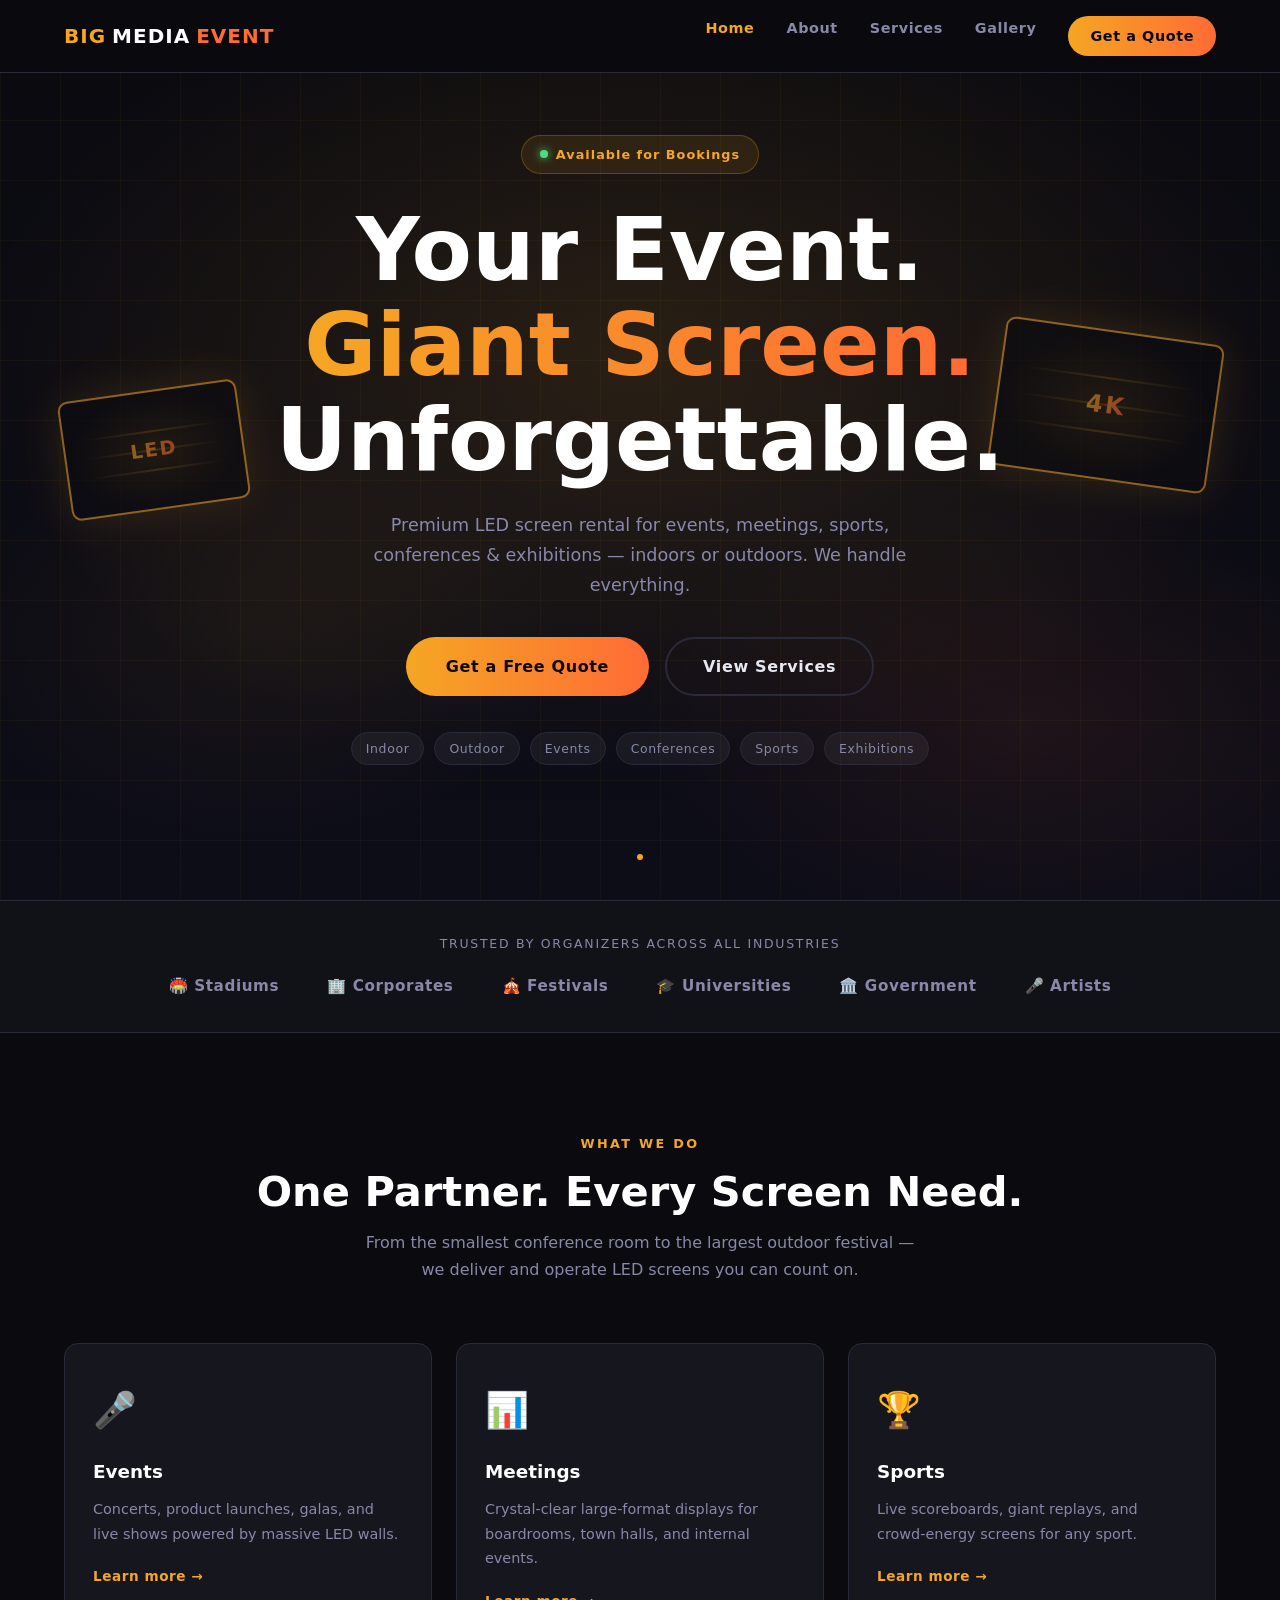
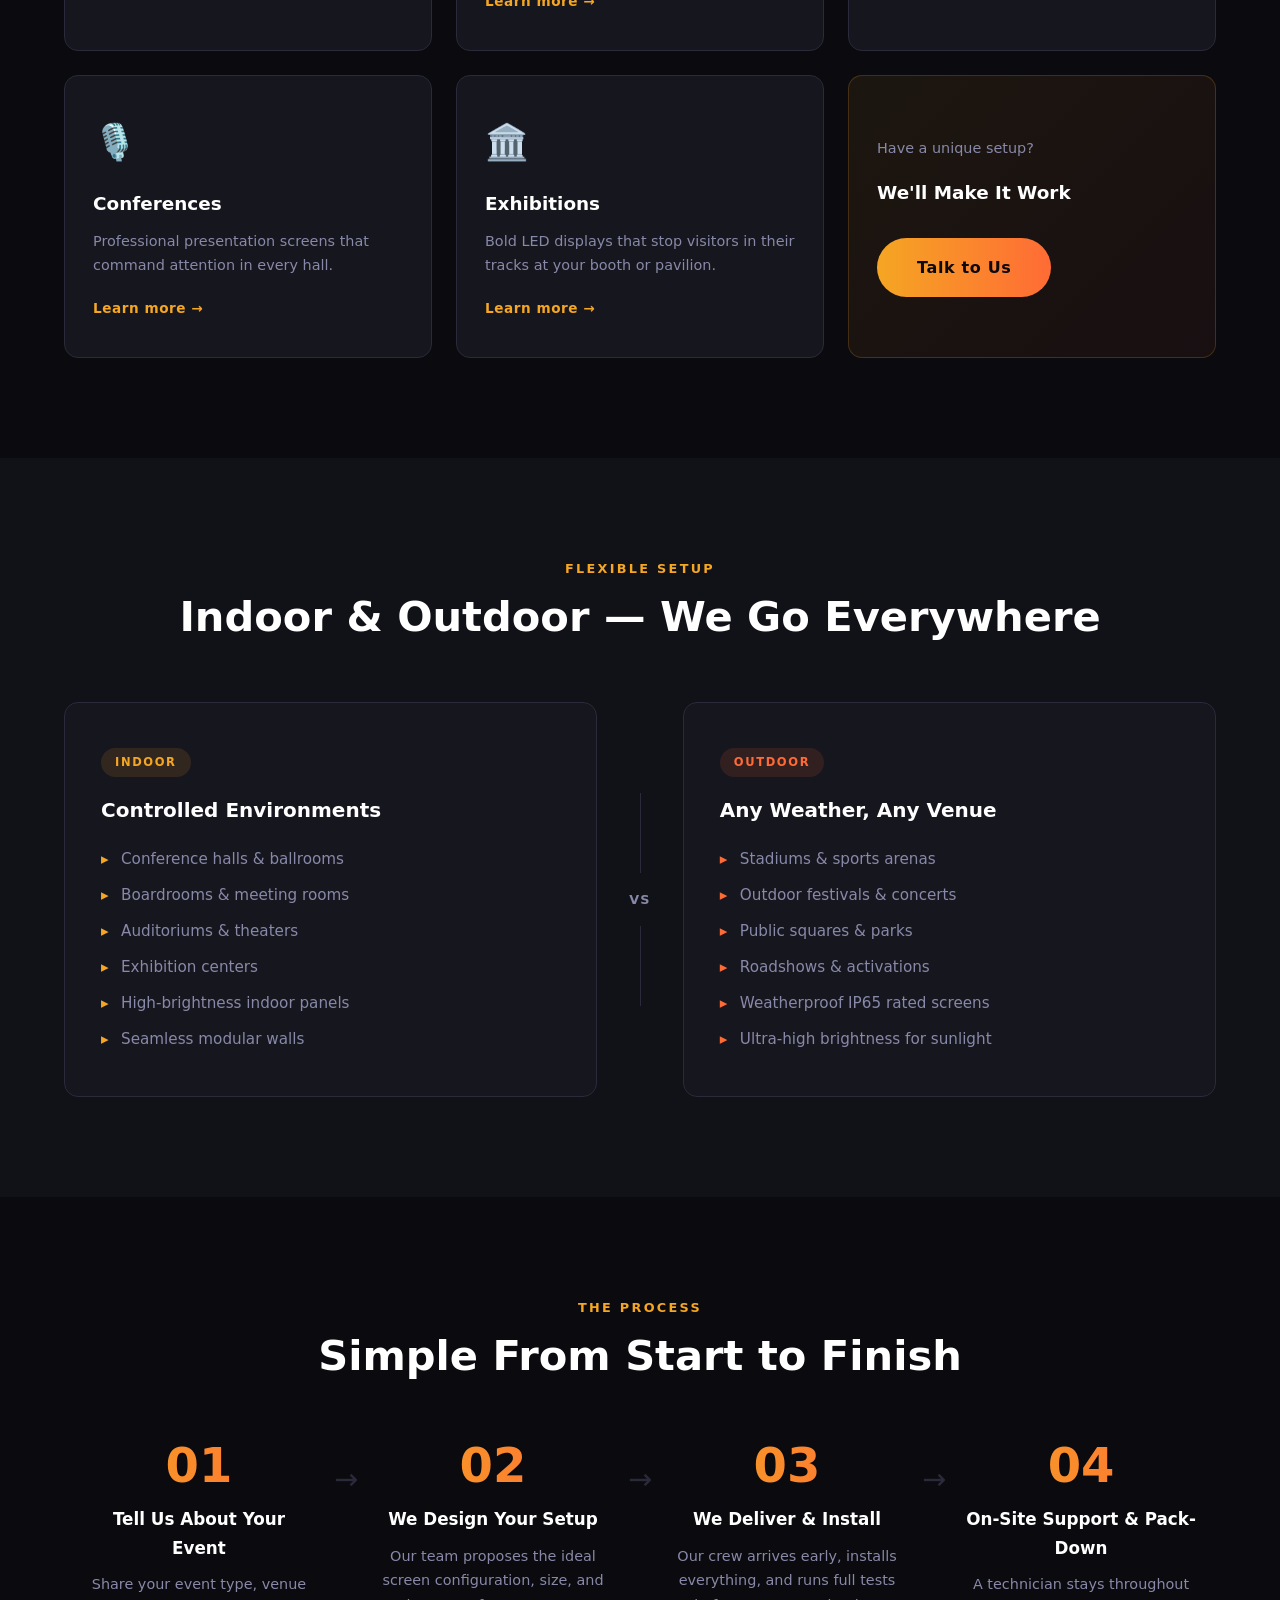
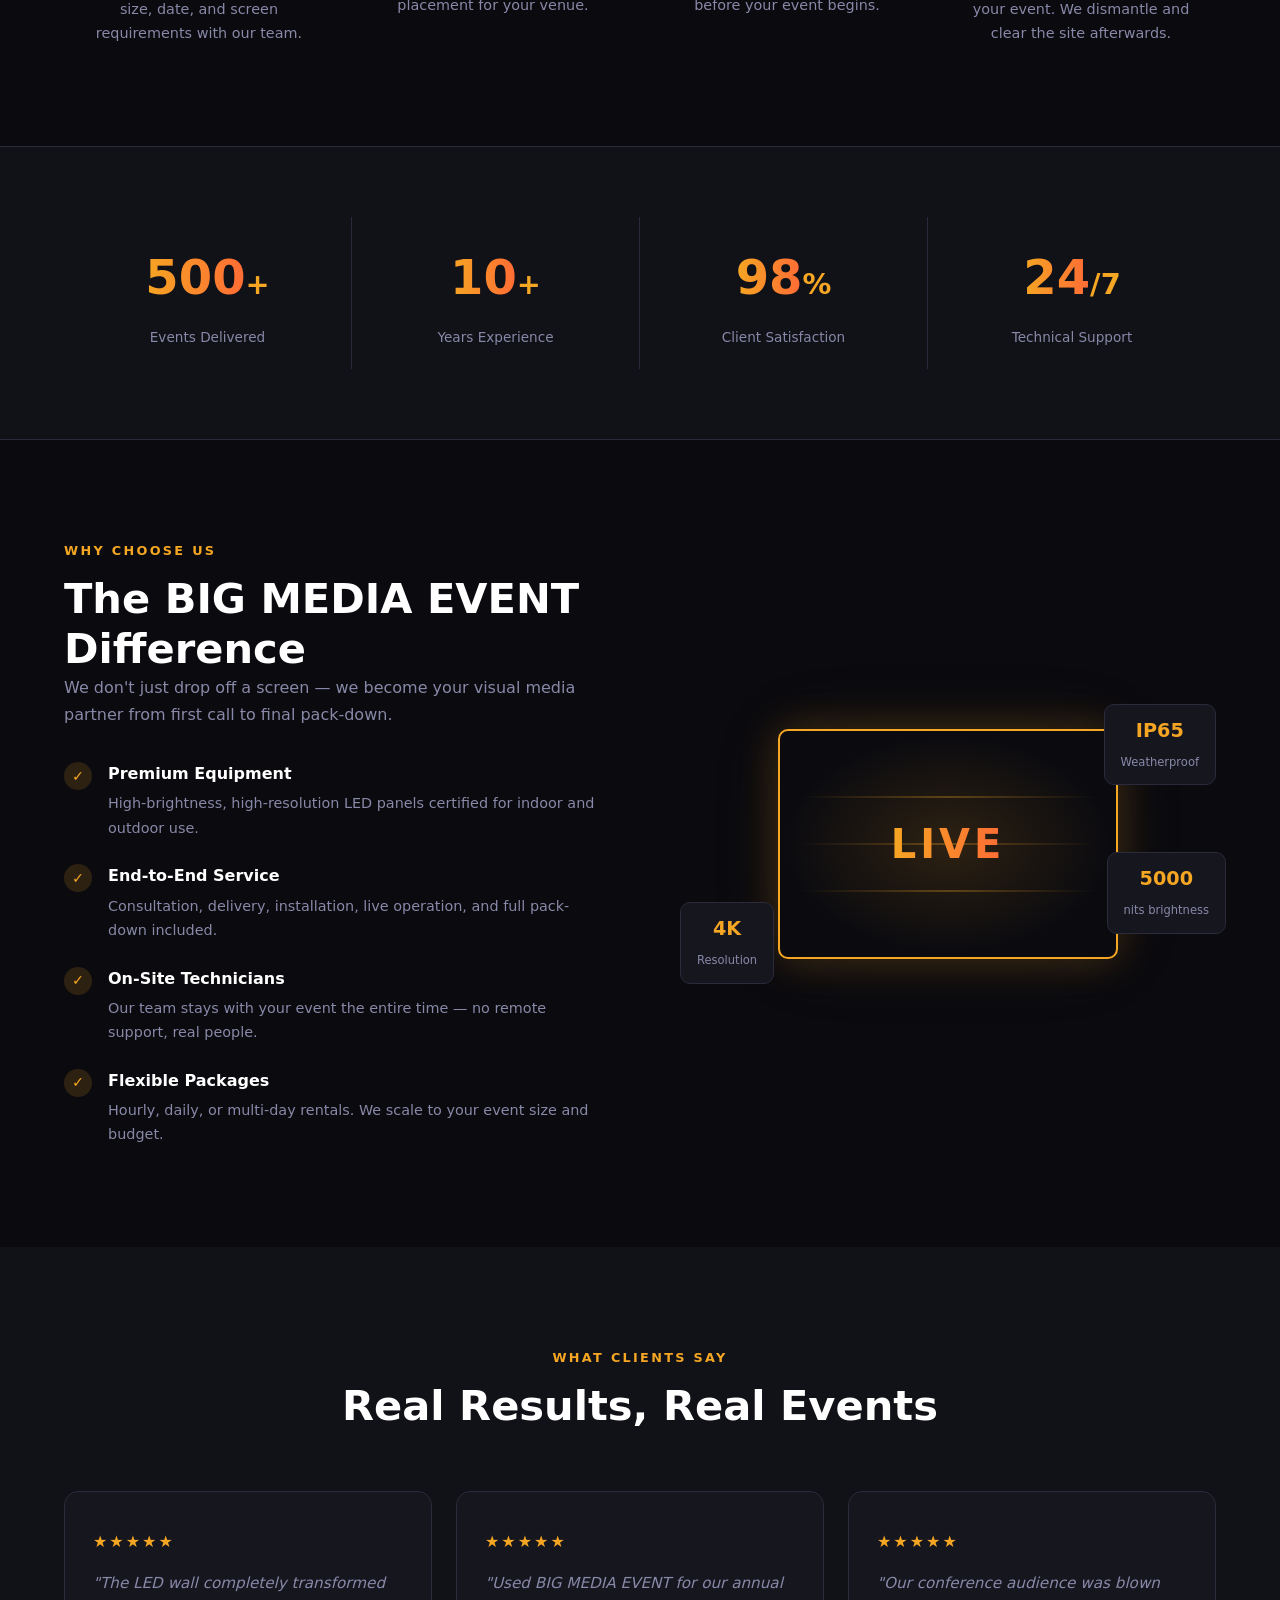
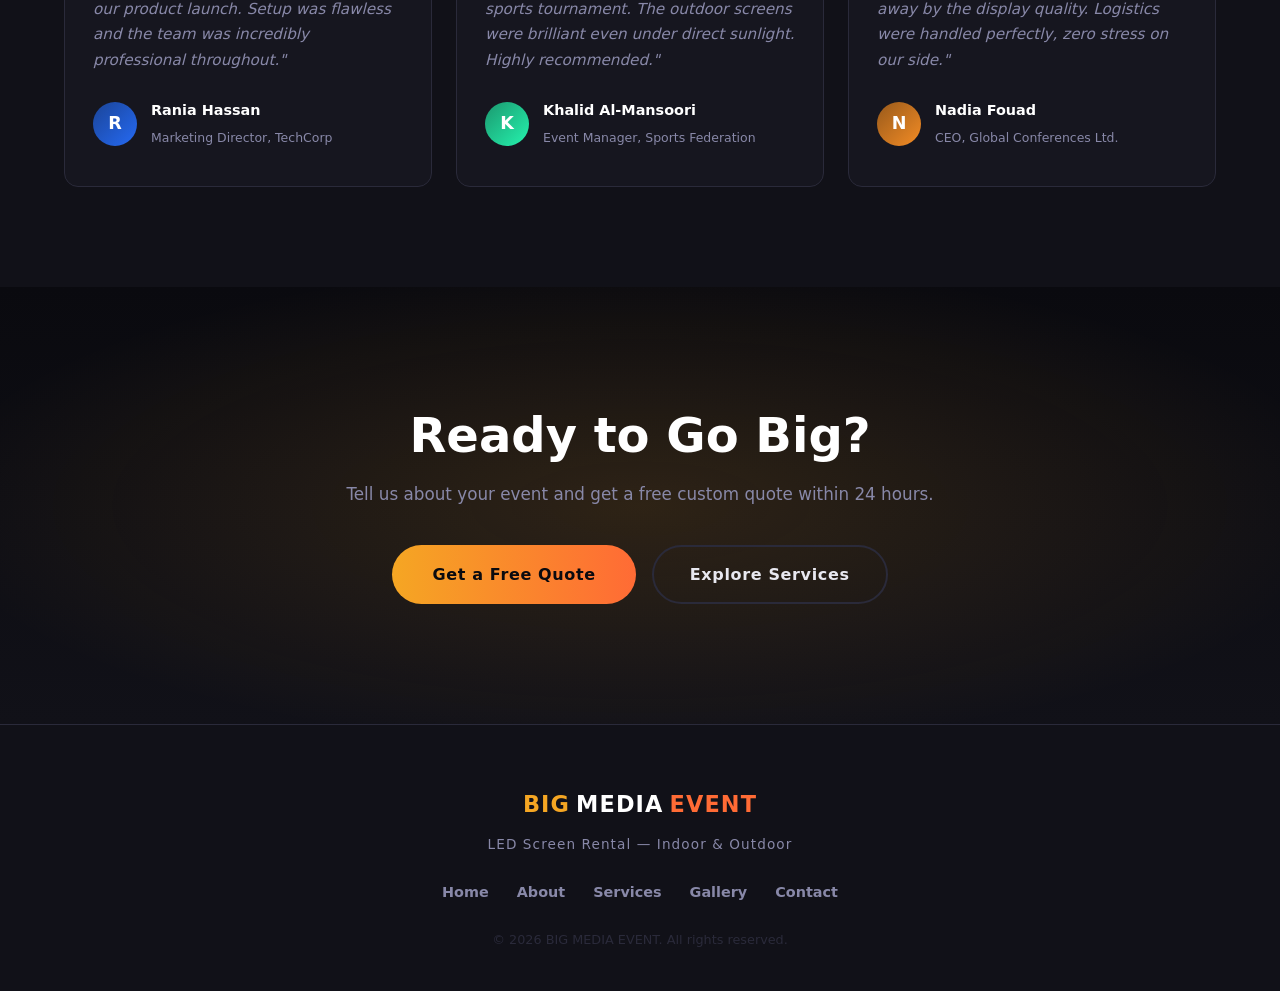
==== index.html @ 88d702eb "Add Homepage and Services page + shared style system - index.html: Full homepage with Hero, Trust st" ====
<!DOCTYPE html>
<html lang="en">
<head>
  <meta charset="UTF-8" />
  <meta name="viewport" content="width=device-width, initial-scale=1.0" />
  <title>BIG MEDIA EVENT | LED Screen Rental — Indoor & Outdoor</title>
  <link rel="stylesheet" href="style.css" />
  <link rel="stylesheet" href="index.css" />
</head>
<body>

  <!-- NAV -->
  <header class="navbar">
    <div class="nav-container">
      <a href="index.html" class="logo">
        <span class="logo-big">BIG</span>
        <span class="logo-media">MEDIA</span>
        <span class="logo-event">EVENT</span>
      </a>
      <nav class="nav-links">
        <a href="index.html" class="active">Home</a>
        <a href="about.html">About</a>
        <a href="services.html">Services</a>
        <a href="#">Gallery</a>
        <a href="#" class="nav-cta">Get a Quote</a>
      </nav>
      <button class="hamburger" id="hamburger" aria-label="Toggle menu">
        <span></span><span></span><span></span>
      </button>
    </div>
    <div class="mobile-menu" id="mobileMenu">
      <a href="index.html" class="active">Home</a>
      <a href="about.html">About</a>
      <a href="services.html">Services</a>
      <a href="#">Gallery</a>
      <a href="#">Get a Quote</a>
    </div>
  </header>

  <!-- ===== HERO ===== -->
  <section class="hero">
    <div class="hero-bg"></div>

    <!-- floating screen left -->
    <div class="hero-screen hero-screen--left" aria-hidden="true">
      <div class="screen-mockup" style="width:180px;height:120px">
        <div class="screen-inner">
          <div class="screen-glow"></div>
          <div class="screen-lines"><div class="line l1"></div><div class="line l2"></div><div class="line l3"></div></div>
          <span class="screen-label" style="font-size:1.2rem">LED</span>
        </div>
      </div>
    </div>

    <!-- floating screen right -->
    <div class="hero-screen hero-screen--right" aria-hidden="true">
      <div class="screen-mockup" style="width:220px;height:150px">
        <div class="screen-inner">
          <div class="screen-glow"></div>
          <div class="screen-lines"><div class="line l1"></div><div class="line l2"></div><div class="line l3"></div></div>
          <span class="screen-label" style="font-size:1.5rem">4K</span>
        </div>
      </div>
    </div>

    <div class="hero-content" data-animate>
      <div class="hero-badge">
        <span class="badge-dot"></span>
        Available for Bookings
      </div>
      <h1>
        Your Event.<br />
        <span>Giant Screen.</span><br />
        Unforgettable.
      </h1>
      <p class="hero-sub">
        Premium LED screen rental for events, meetings, sports, conferences &amp; exhibitions —
        indoors or outdoors. We handle everything.
      </p>
      <div class="hero-buttons">
        <a href="#" class="btn-primary">Get a Free Quote</a>
        <a href="services.html" class="btn-outline">View Services</a>
      </div>
      <div class="hero-tags">
        <span>Indoor</span>
        <span>Outdoor</span>
        <span>Events</span>
        <span>Conferences</span>
        <span>Sports</span>
        <span>Exhibitions</span>
      </div>
    </div>

    <div class="hero-scroll">
      <div class="scroll-dot"></div>
    </div>
  </section>

  <!-- ===== CLIENTS / TRUST STRIP ===== -->
  <section class="trust">
    <div class="container">
      <p class="trust-label">Trusted by organizers across all industries</p>
      <div class="trust-strip">
        <div class="trust-item">🏟️ Stadiums</div>
        <div class="trust-item">🏢 Corporates</div>
        <div class="trust-item">🎪 Festivals</div>
        <div class="trust-item">🎓 Universities</div>
        <div class="trust-item">🏛️ Government</div>
        <div class="trust-item">🎤 Artists</div>
      </div>
    </div>
  </section>

  <!-- ===== WHAT WE DO ===== -->
  <section class="what section">
    <div class="container">
      <div class="section-header" data-animate>
        <p class="section-eyebrow">What We Do</p>
        <h2>One Partner. Every Screen Need.</h2>
        <p class="section-sub">From the smallest conference room to the largest outdoor festival — we deliver and operate LED screens you can count on.</p>
      </div>
      <div class="what-grid">
        <div class="what-card" data-animate>
          <div class="what-icon">🎤</div>
          <h3>Events</h3>
          <p>Concerts, product launches, galas, and live shows powered by massive LED walls.</p>
          <a href="services.html#events" class="what-link">Learn more →</a>
        </div>
        <div class="what-card" data-animate>
          <div class="what-icon">📊</div>
          <h3>Meetings</h3>
          <p>Crystal-clear large-format displays for boardrooms, town halls, and internal events.</p>
          <a href="services.html#meetings" class="what-link">Learn more →</a>
        </div>
        <div class="what-card" data-animate>
          <div class="what-icon">🏆</div>
          <h3>Sports</h3>
          <p>Live scoreboards, giant replays, and crowd-energy screens for any sport.</p>
          <a href="services.html#sports" class="what-link">Learn more →</a>
        </div>
        <div class="what-card" data-animate>
          <div class="what-icon">🎙️</div>
          <h3>Conferences</h3>
          <p>Professional presentation screens that command attention in every hall.</p>
          <a href="services.html#conferences" class="what-link">Learn more →</a>
        </div>
        <div class="what-card" data-animate>
          <div class="what-icon">🏛️</div>
          <h3>Exhibitions</h3>
          <p>Bold LED displays that stop visitors in their tracks at your booth or pavilion.</p>
          <a href="services.html#exhibitions" class="what-link">Learn more →</a>
        </div>
        <div class="what-card what-card--cta" data-animate>
          <p>Have a unique setup?</p>
          <h3>We'll Make It Work</h3>
          <a href="#" class="btn-primary" style="margin-top:20px">Talk to Us</a>
        </div>
      </div>
    </div>
  </section>

  <!-- ===== INDOOR VS OUTDOOR ===== -->
  <section class="io section">
    <div class="container">
      <div class="section-header" data-animate>
        <p class="section-eyebrow">Flexible Setup</p>
        <h2>Indoor & Outdoor — We Go Everywhere</h2>
      </div>
      <div class="io-grid">
        <div class="io-card io-indoor" data-animate>
          <div class="io-tag">Indoor</div>
          <h3>Controlled Environments</h3>
          <ul>
            <li>Conference halls &amp; ballrooms</li>
            <li>Boardrooms &amp; meeting rooms</li>
            <li>Auditoriums &amp; theaters</li>
            <li>Exhibition centers</li>
            <li>High-brightness indoor panels</li>
            <li>Seamless modular walls</li>
          </ul>
        </div>
        <div class="io-divider" aria-hidden="true">
          <div class="io-divider-line"></div>
          <span>VS</span>
          <div class="io-divider-line"></div>
        </div>
        <div class="io-card io-outdoor" data-animate>
          <div class="io-tag">Outdoor</div>
          <h3>Any Weather, Any Venue</h3>
          <ul>
            <li>Stadiums &amp; sports arenas</li>
            <li>Outdoor festivals &amp; concerts</li>
            <li>Public squares &amp; parks</li>
            <li>Roadshows &amp; activations</li>
            <li>Weatherproof IP65 rated screens</li>
            <li>Ultra-high brightness for sunlight</li>
          </ul>
        </div>
      </div>
    </div>
  </section>

  <!-- ===== HOW IT WORKS ===== -->
  <section class="how section">
    <div class="container">
      <div class="section-header" data-animate>
        <p class="section-eyebrow">The Process</p>
        <h2>Simple From Start to Finish</h2>
      </div>
      <div class="how-steps">
        <div class="how-step" data-animate>
          <div class="step-num">01</div>
          <h3>Tell Us About Your Event</h3>
          <p>Share your event type, venue size, date, and screen requirements with our team.</p>
        </div>
        <div class="how-arrow" aria-hidden="true">→</div>
        <div class="how-step" data-animate>
          <div class="step-num">02</div>
          <h3>We Design Your Setup</h3>
          <p>Our team proposes the ideal screen configuration, size, and placement for your venue.</p>
        </div>
        <div class="how-arrow" aria-hidden="true">→</div>
        <div class="how-step" data-animate>
          <div class="step-num">03</div>
          <h3>We Deliver & Install</h3>
          <p>Our crew arrives early, installs everything, and runs full tests before your event begins.</p>
        </div>
        <div class="how-arrow" aria-hidden="true">→</div>
        <div class="how-step" data-animate>
          <div class="step-num">04</div>
          <h3>On-Site Support & Pack-Down</h3>
          <p>A technician stays throughout your event. We dismantle and clear the site afterwards.</p>
        </div>
      </div>
    </div>
  </section>

  <!-- ===== STATS ===== -->
  <section class="stats section">
    <div class="container">
      <div class="stats-row">
        <div class="stat-item" data-animate>
          <span class="stat-num" data-count="500">0</span><span class="stat-suf">+</span>
          <p>Events Delivered</p>
        </div>
        <div class="stat-item" data-animate>
          <span class="stat-num" data-count="10">0</span><span class="stat-suf">+</span>
          <p>Years Experience</p>
        </div>
        <div class="stat-item" data-animate>
          <span class="stat-num" data-count="98">0</span><span class="stat-suf">%</span>
          <p>Client Satisfaction</p>
        </div>
        <div class="stat-item" data-animate>
          <span class="stat-num" data-count="24">0</span><span class="stat-suf">/7</span>
          <p>Technical Support</p>
        </div>
      </div>
    </div>
  </section>

  <!-- ===== WHY US ===== -->
  <section class="why section">
    <div class="container grid-2">
      <div class="why-text" data-animate>
        <p class="section-eyebrow">Why Choose Us</p>
        <h2>The BIG MEDIA EVENT Difference</h2>
        <p style="color:var(--clr-muted);margin-bottom:32px">
          We don't just drop off a screen — we become your visual media partner from first call to final pack-down.
        </p>
        <ul class="why-list">
          <li data-animate>
            <span class="check">✓</span>
            <div>
              <strong>Premium Equipment</strong>
              <p>High-brightness, high-resolution LED panels certified for indoor and outdoor use.</p>
            </div>
          </li>
          <li data-animate>
            <span class="check">✓</span>
            <div>
              <strong>End-to-End Service</strong>
              <p>Consultation, delivery, installation, live operation, and full pack-down included.</p>
            </div>
          </li>
          <li data-animate>
            <span class="check">✓</span>
            <div>
              <strong>On-Site Technicians</strong>
              <p>Our team stays with your event the entire time — no remote support, real people.</p>
            </div>
          </li>
          <li data-animate>
            <span class="check">✓</span>
            <div>
              <strong>Flexible Packages</strong>
              <p>Hourly, daily, or multi-day rentals. We scale to your event size and budget.</p>
            </div>
          </li>
        </ul>
      </div>
      <div class="why-visual" data-animate>
        <div class="why-screen-wrap">
          <div class="screen-mockup" style="width:100%;max-width:340px;height:230px;margin:auto">
            <div class="screen-inner">
              <div class="screen-glow"></div>
              <div class="screen-lines"><div class="line l1"></div><div class="line l2"></div><div class="line l3"></div></div>
              <span class="screen-label">LIVE</span>
            </div>
          </div>
          <div class="why-badge b1"><strong>4K</strong><span>Resolution</span></div>
          <div class="why-badge b2"><strong>IP65</strong><span>Weatherproof</span></div>
          <div class="why-badge b3"><strong>5000</strong><span>nits brightness</span></div>
        </div>
      </div>
    </div>
  </section>

  <!-- ===== TESTIMONIALS ===== -->
  <section class="testi section">
    <div class="container">
      <div class="section-header" data-animate>
        <p class="section-eyebrow">What Clients Say</p>
        <h2>Real Results, Real Events</h2>
      </div>
      <div class="testi-grid">
        <div class="testi-card" data-animate>
          <div class="testi-stars">★★★★★</div>
          <p>"The LED wall completely transformed our product launch. Setup was flawless and the team was incredibly professional throughout."</p>
          <div class="testi-author">
            <div class="testi-avatar" style="--hue:220">R</div>
            <div>
              <strong>Rania Hassan</strong>
              <span>Marketing Director, TechCorp</span>
            </div>
          </div>
        </div>
        <div class="testi-card" data-animate>
          <div class="testi-stars">★★★★★</div>
          <p>"Used BIG MEDIA EVENT for our annual sports tournament. The outdoor screens were brilliant even under direct sunlight. Highly recommended."</p>
          <div class="testi-author">
            <div class="testi-avatar" style="--hue:160">K</div>
            <div>
              <strong>Khalid Al-Mansoori</strong>
              <span>Event Manager, Sports Federation</span>
            </div>
          </div>
        </div>
        <div class="testi-card" data-animate>
          <div class="testi-stars">★★★★★</div>
          <p>"Our conference audience was blown away by the display quality. Logistics were handled perfectly, zero stress on our side."</p>
          <div class="testi-author">
            <div class="testi-avatar" style="--hue:30">N</div>
            <div>
              <strong>Nadia Fouad</strong>
              <span>CEO, Global Conferences Ltd.</span>
            </div>
          </div>
        </div>
      </div>
    </div>
  </section>

  <!-- ===== CTA ===== -->
  <section class="cta section">
    <div class="cta-bg"></div>
    <div class="container cta-inner" data-animate>
      <h2>Ready to Go Big?</h2>
      <p>Tell us about your event and get a free custom quote within 24 hours.</p>
      <div class="cta-buttons">
        <a href="#" class="btn-primary">Get a Free Quote</a>
        <a href="services.html" class="btn-outline">Explore Services</a>
      </div>
    </div>
  </section>

  <!-- FOOTER -->
  <footer class="footer">
    <div class="container footer-inner">
      <a href="index.html" class="logo" style="justify-content:center;margin-bottom:10px">
        <span class="logo-big">BIG</span>
        <span class="logo-media">MEDIA</span>
        <span class="logo-event">EVENT</span>
      </a>
      <p class="footer-tagline">LED Screen Rental — Indoor & Outdoor</p>
      <div class="footer-links">
        <a href="index.html">Home</a>
        <a href="about.html">About</a>
        <a href="services.html">Services</a>
        <a href="#">Gallery</a>
        <a href="#">Contact</a>
      </div>
      <p class="footer-copy">&copy; 2026 BIG MEDIA EVENT. All rights reserved.</p>
    </div>
  </footer>

  <script src="main.js"></script>
</body>
</html>
---- style.css ----
/* ============================================================
   STYLE.CSS — Shared across all pages
   BIG MEDIA EVENT
============================================================ */

/* =============================
   RESET & BASE
============================= */
*, *::before, *::after { box-sizing: border-box; margin: 0; padding: 0; }

:root {
  --clr-bg:       #0a0a0f;
  --clr-surface:  #111118;
  --clr-card:     #16161f;
  --clr-border:   #2a2a3a;
  --clr-primary:  #f5a623;
  --clr-accent:   #ff6b35;
  --clr-text:     #e8e8f0;
  --clr-muted:    #8888a8;
  --clr-white:    #ffffff;
  --radius:       14px;
  --transition:   0.35s ease;
  --max-w:        1200px;
}

html { scroll-behavior: smooth; }

body {
  background: var(--clr-bg);
  color: var(--clr-text);
  font-family: 'Segoe UI', system-ui, -apple-system, sans-serif;
  font-size: 16px;
  line-height: 1.7;
  overflow-x: hidden;
}

/* =============================
   UTILITY
============================= */
.container {
  width: 90%;
  max-width: var(--max-w);
  margin-inline: auto;
}

.section { padding: 100px 0; }

.section-eyebrow {
  font-size: 0.8rem;
  font-weight: 700;
  letter-spacing: 0.18em;
  text-transform: uppercase;
  color: var(--clr-primary);
  margin-bottom: 12px;
}

.section-header {
  text-align: center;
  margin-bottom: 60px;
}
.section-header h2 { font-size: clamp(1.8rem, 3.5vw, 2.6rem); }

h2 {
  font-size: clamp(1.8rem, 3.5vw, 2.6rem);
  font-weight: 800;
  line-height: 1.2;
  color: var(--clr-white);
}

.grid-2 {
  display: grid;
  grid-template-columns: 1fr 1fr;
  gap: 80px;
  align-items: center;
}

.flip { direction: rtl; }
.flip > * { direction: ltr; }

/* =============================
   ANIMATIONS
============================= */
[data-animate] {
  opacity: 0;
  transform: translateY(30px);
  transition: opacity 0.7s ease, transform 0.7s ease;
}
[data-animate].visible {
  opacity: 1;
  transform: translateY(0);
}

/* =============================
   BUTTONS
============================= */
.btn-primary {
  display: inline-block;
  background: linear-gradient(90deg, var(--clr-primary), var(--clr-accent));
  color: #0a0a0f;
  font-weight: 800;
  font-size: 1rem;
  padding: 16px 40px;
  border-radius: 50px;
  text-decoration: none;
  letter-spacing: 0.04em;
  transition: transform var(--transition), box-shadow var(--transition);
}
.btn-primary:hover {
  transform: translateY(-3px) scale(1.03);
  box-shadow: 0 12px 40px rgba(245,166,35,0.35);
}

.btn-outline {
  display: inline-block;
  border: 2px solid var(--clr-border);
  color: var(--clr-text);
  font-weight: 700;
  font-size: 1rem;
  padding: 14px 36px;
  border-radius: 50px;
  text-decoration: none;
  letter-spacing: 0.04em;
  transition: border-color var(--transition), color var(--transition), transform var(--transition);
}
.btn-outline:hover {
  border-color: var(--clr-primary);
  color: var(--clr-primary);
  transform: translateY(-3px);
}

/* =============================
   NAVBAR
============================= */
.navbar {
  position: fixed;
  top: 0; left: 0; right: 0;
  z-index: 1000;
  background: rgba(10,10,15,0.85);
  backdrop-filter: blur(16px);
  border-bottom: 1px solid var(--clr-border);
  transition: background var(--transition);
}

.nav-container {
  width: 90%;
  max-width: var(--max-w);
  margin-inline: auto;
  display: flex;
  align-items: center;
  justify-content: space-between;
  height: 72px;
}

.logo {
  font-size: 1.25rem;
  font-weight: 900;
  letter-spacing: 0.05em;
  display: flex;
  gap: 6px;
  text-decoration: none;
}
.logo-big    { color: var(--clr-primary); }
.logo-media  { color: var(--clr-white); }
.logo-event  { color: var(--clr-accent); }

.nav-links {
  display: flex;
  gap: 32px;
}
.nav-links a {
  color: var(--clr-muted);
  text-decoration: none;
  font-size: 0.9rem;
  font-weight: 600;
  letter-spacing: 0.04em;
  transition: color var(--transition);
}
.nav-links a:hover,
.nav-links a.active { color: var(--clr-primary); }

.nav-cta {
  background: linear-gradient(90deg, var(--clr-primary), var(--clr-accent));
  color: #0a0a0f !important;
  padding: 8px 22px;
  border-radius: 50px;
  font-weight: 800 !important;
  transition: transform var(--transition), box-shadow var(--transition) !important;
}
.nav-cta:hover {
  transform: translateY(-2px);
  box-shadow: 0 6px 20px rgba(245,166,35,0.35);
  color: #0a0a0f !important;
}

.hamburger {
  display: none;
  flex-direction: column;
  gap: 5px;
  background: none;
  border: none;
  cursor: pointer;
  padding: 4px;
}
.hamburger span {
  display: block;
  width: 24px;
  height: 2px;
  background: var(--clr-text);
  border-radius: 2px;
  transition: var(--transition);
}

.mobile-menu {
  display: none;
  flex-direction: column;
  background: var(--clr-surface);
  border-top: 1px solid var(--clr-border);
  padding: 16px 24px;
}
.mobile-menu a {
  color: var(--clr-muted);
  text-decoration: none;
  font-size: 1rem;
  font-weight: 600;
  padding: 10px 0;
  border-bottom: 1px solid var(--clr-border);
  transition: color var(--transition);
}
.mobile-menu a:last-child { border-bottom: none; }
.mobile-menu a.active,
.mobile-menu a:hover { color: var(--clr-primary); }
.mobile-menu.open { display: flex; }

/* =============================
   PAGE HERO (sub-pages)
============================= */
.page-hero {
  position: relative;
  padding: 160px 0 100px;
  overflow: hidden;
  text-align: center;
}
.page-hero-bg {
  position: absolute;
  inset: 0;
  background:
    radial-gradient(ellipse 70% 60% at 50% 40%, rgba(245,166,35,0.1) 0%, transparent 70%),
    linear-gradient(180deg, #0a0a0f 0%, #0e0e1a 100%);
}
.page-hero-bg::after {
  content: '';
  position: absolute;
  inset: 0;
  background-image:
    linear-gradient(rgba(245,166,35,0.03) 1px, transparent 1px),
    linear-gradient(90deg, rgba(245,166,35,0.03) 1px, transparent 1px);
  background-size: 60px 60px;
  animation: gridMove 12s linear infinite;
}
.page-hero-content {
  position: relative;
  z-index: 1;
}
.page-hero h1 {
  font-size: clamp(2.2rem, 5vw, 4rem);
  font-weight: 900;
  color: var(--clr-white);
  line-height: 1.15;
  margin-bottom: 20px;
}
.page-hero h1 span {
  background: linear-gradient(90deg, var(--clr-primary), var(--clr-accent));
  -webkit-background-clip: text;
  -webkit-text-fill-color: transparent;
  background-clip: text;
}
.page-hero p {
  color: var(--clr-muted);
  font-size: 1.1rem;
  max-width: 600px;
  margin-inline: auto;
}

/* =============================
   CTA SECTION
============================= */
.cta {
  position: relative;
  text-align: center;
  overflow: hidden;
  padding: 120px 0;
}
.cta-bg {
  position: absolute;
  inset: 0;
  background:
    radial-gradient(ellipse 80% 80% at 50% 50%, rgba(245,166,35,0.14) 0%, transparent 70%),
    linear-gradient(180deg, var(--clr-bg), var(--clr-surface));
}
.cta-inner { position: relative; z-index: 1; }
.cta-inner h2 { font-size: clamp(1.8rem, 4vw, 3rem); margin-bottom: 16px; }
.cta-inner p { color: var(--clr-muted); font-size: 1.05rem; margin-bottom: 36px; }
.cta-buttons { display: flex; gap: 16px; justify-content: center; flex-wrap: wrap; }

/* =============================
   FOOTER
============================= */
.footer {
  background: var(--clr-surface);
  border-top: 1px solid var(--clr-border);
  padding: 60px 0 40px;
}
.footer-inner { text-align: center; }
.footer .logo {
  font-size: 1.4rem;
  justify-content: center;
  margin-bottom: 10px;
}
.footer-tagline {
  color: var(--clr-muted);
  font-size: 0.85rem;
  margin-bottom: 24px;
  letter-spacing: 0.08em;
}
.footer-links {
  display: flex;
  justify-content: center;
  gap: 28px;
  flex-wrap: wrap;
  margin-bottom: 24px;
}
.footer-links a {
  color: var(--clr-muted);
  text-decoration: none;
  font-size: 0.9rem;
  font-weight: 600;
  transition: color var(--transition);
}
.footer-links a:hover { color: var(--clr-primary); }
.footer-copy { color: var(--clr-border); font-size: 0.8rem; }

/* =============================
   ANIMATIONS KEYFRAMES
============================= */
@keyframes gridMove {
  0%   { background-position: 0 0; }
  100% { background-position: 60px 60px; }
}
@keyframes pulse {
  0%, 100% { opacity: 0.6; }
  50%       { opacity: 1; }
}
@keyframes scrollBounce {
  0%, 100% { transform: translateY(0); opacity: 1; }
  50%       { transform: translateY(12px); opacity: 0.3; }
}
@keyframes lineScan {
  0%, 100% { opacity: 0.15; transform: scaleX(0.6); }
  50%       { opacity: 0.6;  transform: scaleX(1); }
}
@keyframes float {
  0%, 100% { transform: translateY(0px); }
  50%       { transform: translateY(-12px); }
}

/* =============================
   LED SCREEN MOCKUP (reusable)
============================= */
.screen-mockup {
  border-radius: 10px;
  border: 2px solid var(--clr-primary);
  background: #0a0a0f;
  position: relative;
  overflow: hidden;
  box-shadow: 0 0 40px rgba(245,166,35,0.2), 0 0 80px rgba(245,166,35,0.08);
}
.screen-inner {
  position: absolute;
  inset: 0;
  display: flex;
  align-items: center;
  justify-content: center;
}
.screen-glow {
  position: absolute;
  inset: 0;
  background: radial-gradient(ellipse at center, rgba(245,166,35,0.15) 0%, transparent 70%);
  animation: pulse 3s ease-in-out infinite;
}
.screen-lines {
  position: absolute;
  inset: 0;
  display: flex;
  flex-direction: column;
  justify-content: space-evenly;
  padding: 20px;
}
.line {
  height: 2px;
  background: linear-gradient(90deg, transparent, var(--clr-primary), transparent);
  opacity: 0.3;
  animation: lineScan 2.5s ease-in-out infinite;
}
.l1 { animation-delay: 0s; }
.l2 { animation-delay: 0.5s; }
.l3 { animation-delay: 1s; }
.screen-label {
  position: relative;
  font-size: 2.5rem;
  font-weight: 900;
  letter-spacing: 0.1em;
  background: linear-gradient(90deg, var(--clr-primary), var(--clr-accent));
  -webkit-background-clip: text;
  -webkit-text-fill-color: transparent;
  background-clip: text;
}

/* =============================
   SHARED RESPONSIVE
============================= */
@media (max-width: 768px) {
  .nav-links { display: none; }
  .hamburger { display: flex; }
  .grid-2    { grid-template-columns: 1fr; gap: 48px; }
  .flip      { direction: ltr; }
  .section   { padding: 70px 0; }
}
---- index.css ----
/* ============================================================
   INDEX.CSS — Homepage specific styles
   BIG MEDIA EVENT
============================================================ */

/* =============================
   HERO
============================= */
.hero {
  position: relative;
  min-height: 100vh;
  display: flex;
  align-items: center;
  justify-content: center;
  text-align: center;
  overflow: hidden;
}

.hero-bg {
  position: absolute;
  inset: 0;
  background:
    radial-gradient(ellipse 80% 70% at 50% 40%, rgba(245,166,35,0.13) 0%, transparent 65%),
    radial-gradient(ellipse 50% 40% at 80% 80%, rgba(255,107,53,0.08) 0%, transparent 60%),
    radial-gradient(ellipse 40% 40% at 20% 70%, rgba(245,166,35,0.06) 0%, transparent 60%),
    linear-gradient(180deg, #0a0a0f 0%, #0d0d18 100%);
}
.hero-bg::after {
  content: '';
  position: absolute;
  inset: 0;
  background-image:
    linear-gradient(rgba(245,166,35,0.04) 1px, transparent 1px),
    linear-gradient(90deg, rgba(245,166,35,0.04) 1px, transparent 1px);
  background-size: 60px 60px;
  animation: gridMove 12s linear infinite;
}

/* floating screen decorations */
.hero-screen {
  position: absolute;
  z-index: 0;
  opacity: 0.55;
}
.hero-screen--left {
  left: 5%;
  top: 50%;
  transform: translateY(-50%) rotate(-8deg);
  animation: float 5s ease-in-out infinite;
}
.hero-screen--right {
  right: 5%;
  top: 45%;
  transform: translateY(-50%) rotate(8deg);
  animation: float 6s ease-in-out infinite 1s;
}

.hero-content {
  position: relative;
  z-index: 1;
  max-width: 800px;
  padding: 0 24px;
}

.hero-badge {
  display: inline-flex;
  align-items: center;
  gap: 8px;
  background: rgba(245,166,35,0.1);
  border: 1px solid rgba(245,166,35,0.25);
  border-radius: 50px;
  padding: 8px 18px;
  font-size: 0.8rem;
  font-weight: 700;
  color: var(--clr-primary);
  letter-spacing: 0.08em;
  margin-bottom: 28px;
}
.badge-dot {
  width: 8px; height: 8px;
  background: #4ade80;
  border-radius: 50%;
  box-shadow: 0 0 8px #4ade80;
  animation: badgePulse 2s ease-in-out infinite;
}
@keyframes badgePulse {
  0%, 100% { opacity: 1; }
  50% { opacity: 0.4; }
}

.hero-content h1 {
  font-size: clamp(2.6rem, 7vw, 5.5rem);
  font-weight: 900;
  line-height: 1.08;
  color: var(--clr-white);
  margin-bottom: 24px;
}
.hero-content h1 span {
  background: linear-gradient(90deg, var(--clr-primary), var(--clr-accent));
  -webkit-background-clip: text;
  -webkit-text-fill-color: transparent;
  background-clip: text;
}

.hero-sub {
  font-size: 1.1rem;
  color: var(--clr-muted);
  max-width: 560px;
  margin: 0 auto 36px;
}

.hero-buttons {
  display: flex;
  gap: 16px;
  justify-content: center;
  flex-wrap: wrap;
  margin-bottom: 36px;
}

.hero-tags {
  display: flex;
  gap: 10px;
  justify-content: center;
  flex-wrap: wrap;
}
.hero-tags span {
  background: rgba(255,255,255,0.05);
  border: 1px solid var(--clr-border);
  border-radius: 50px;
  padding: 5px 14px;
  font-size: 0.78rem;
  color: var(--clr-muted);
  letter-spacing: 0.05em;
}

.hero-scroll {
  position: absolute;
  bottom: 40px;
  left: 50%;
  transform: translateX(-50%);
  z-index: 1;
}
.scroll-dot {
  width: 6px; height: 6px;
  background: var(--clr-primary);
  border-radius: 50%;
  animation: scrollBounce 1.5s ease-in-out infinite;
}

/* =============================
   TRUST STRIP
============================= */
.trust {
  background: var(--clr-surface);
  border-top: 1px solid var(--clr-border);
  border-bottom: 1px solid var(--clr-border);
  padding: 32px 0;
}
.trust-label {
  text-align: center;
  font-size: 0.78rem;
  letter-spacing: 0.14em;
  text-transform: uppercase;
  color: var(--clr-muted);
  margin-bottom: 20px;
}
.trust-strip {
  display: flex;
  justify-content: center;
  gap: 48px;
  flex-wrap: wrap;
}
.trust-item {
  font-size: 0.95rem;
  font-weight: 700;
  color: var(--clr-muted);
  letter-spacing: 0.04em;
  transition: color var(--transition);
}
.trust-item:hover { color: var(--clr-primary); }

/* =============================
   WHAT WE DO
============================= */
.what { background: var(--clr-bg); }

.section-sub {
  color: var(--clr-muted);
  max-width: 560px;
  margin: 12px auto 0;
  font-size: 1rem;
}

.what-grid {
  display: grid;
  grid-template-columns: repeat(3, 1fr);
  gap: 24px;
}

.what-card {
  background: var(--clr-card);
  border: 1px solid var(--clr-border);
  border-radius: var(--radius);
  padding: 36px 28px;
  transition: border-color var(--transition), transform var(--transition), box-shadow var(--transition);
}
.what-card:hover {
  border-color: var(--clr-primary);
  transform: translateY(-6px);
  box-shadow: 0 16px 48px rgba(245,166,35,0.1);
}
.what-card--cta {
  background: linear-gradient(135deg, rgba(245,166,35,0.08), rgba(255,107,53,0.06));
  border-color: rgba(245,166,35,0.2);
  display: flex;
  flex-direction: column;
  justify-content: center;
  align-items: flex-start;
}
.what-card--cta p { color: var(--clr-muted); font-size: 0.85rem; margin-bottom: 8px; }
.what-card--cta h3 { color: var(--clr-white); margin-bottom: 0; }

.what-icon { font-size: 2.2rem; margin-bottom: 16px; }

.what-card h3 {
  font-size: 1.15rem;
  font-weight: 700;
  color: var(--clr-white);
  margin-bottom: 10px;
}
.what-card p { color: var(--clr-muted); font-size: 0.9rem; margin-bottom: 16px; }

.what-link {
  color: var(--clr-primary);
  text-decoration: none;
  font-size: 0.85rem;
  font-weight: 700;
  letter-spacing: 0.04em;
  transition: gap var(--transition);
}
.what-link:hover { text-decoration: underline; }

/* =============================
   INDOOR vs OUTDOOR
============================= */
.io { background: var(--clr-surface); }

.io-grid {
  display: grid;
  grid-template-columns: 1fr auto 1fr;
  gap: 32px;
  align-items: center;
}

.io-card {
  background: var(--clr-card);
  border: 1px solid var(--clr-border);
  border-radius: var(--radius);
  padding: 44px 36px;
  transition: border-color var(--transition);
}
.io-card:hover { border-color: var(--clr-primary); }
.io-outdoor:hover { border-color: var(--clr-accent); }

.io-tag {
  display: inline-block;
  font-size: 0.72rem;
  font-weight: 800;
  letter-spacing: 0.14em;
  text-transform: uppercase;
  padding: 5px 14px;
  border-radius: 50px;
  margin-bottom: 16px;
}
.io-indoor .io-tag {
  background: rgba(245,166,35,0.12);
  color: var(--clr-primary);
}
.io-outdoor .io-tag {
  background: rgba(255,107,53,0.12);
  color: var(--clr-accent);
}

.io-card h3 {
  font-size: 1.25rem;
  font-weight: 700;
  color: var(--clr-white);
  margin-bottom: 20px;
}
.io-card ul { list-style: none; display: flex; flex-direction: column; gap: 10px; }
.io-card ul li {
  color: var(--clr-muted);
  font-size: 0.95rem;
  padding-left: 20px;
  position: relative;
}
.io-card ul li::before {
  content: '▸';
  position: absolute;
  left: 0;
  color: var(--clr-primary);
}
.io-outdoor ul li::before { color: var(--clr-accent); }

.io-divider {
  display: flex;
  flex-direction: column;
  align-items: center;
  gap: 16px;
}
.io-divider-line {
  width: 1px;
  height: 80px;
  background: var(--clr-border);
}
.io-divider span {
  font-size: 0.8rem;
  font-weight: 800;
  color: var(--clr-muted);
  letter-spacing: 0.1em;
}

/* =============================
   HOW IT WORKS
============================= */
.how { background: var(--clr-bg); }

.how-steps {
  display: flex;
  align-items: flex-start;
  gap: 0;
}

.how-step {
  flex: 1;
  text-align: center;
  padding: 0 20px;
}

.step-num {
  font-size: 3rem;
  font-weight: 900;
  background: linear-gradient(90deg, var(--clr-primary), var(--clr-accent));
  -webkit-background-clip: text;
  -webkit-text-fill-color: transparent;
  background-clip: text;
  margin-bottom: 16px;
  line-height: 1;
}

.how-step h3 {
  font-size: 1.05rem;
  font-weight: 700;
  color: var(--clr-white);
  margin-bottom: 10px;
}
.how-step p { color: var(--clr-muted); font-size: 0.9rem; }

.how-arrow {
  font-size: 1.8rem;
  color: var(--clr-border);
  flex-shrink: 0;
  margin-top: 14px;
  align-self: flex-start;
}

/* =============================
   STATS
============================= */
.stats {
  background: var(--clr-surface);
  border-top: 1px solid var(--clr-border);
  border-bottom: 1px solid var(--clr-border);
  padding: 70px 0;
}

.stats-row {
  display: grid;
  grid-template-columns: repeat(4, 1fr);
  gap: 0;
}

.stat-item {
  text-align: center;
  padding: 20px;
  border-right: 1px solid var(--clr-border);
}
.stat-item:last-child { border-right: none; }

.stat-num {
  font-size: 3rem;
  font-weight: 900;
  background: linear-gradient(90deg, var(--clr-primary), var(--clr-accent));
  -webkit-background-clip: text;
  -webkit-text-fill-color: transparent;
  background-clip: text;
}
.stat-suf {
  font-size: 1.8rem;
  font-weight: 900;
  color: var(--clr-primary);
}
.stat-item p {
  color: var(--clr-muted);
  font-size: 0.85rem;
  margin-top: 8px;
}

/* =============================
   WHY US
============================= */
.why { background: var(--clr-bg); }

.why-list {
  list-style: none;
  display: flex;
  flex-direction: column;
  gap: 22px;
}
.why-list li {
  display: flex;
  gap: 16px;
  align-items: flex-start;
}
.check {
  flex-shrink: 0;
  width: 28px; height: 28px;
  background: rgba(245,166,35,0.15);
  border-radius: 50%;
  display: flex;
  align-items: center;
  justify-content: center;
  color: var(--clr-primary);
  font-weight: 700;
  font-size: 0.9rem;
  margin-top: 2px;
}
.why-list strong { display: block; font-size: 1rem; color: var(--clr-white); margin-bottom: 4px; }
.why-list p { color: var(--clr-muted); font-size: 0.9rem; margin: 0; }

.why-screen-wrap {
  position: relative;
  display: flex;
  align-items: center;
  justify-content: center;
  min-height: 300px;
}
.why-badge {
  position: absolute;
  background: var(--clr-card);
  border: 1px solid var(--clr-border);
  border-radius: 10px;
  padding: 10px 16px;
  text-align: center;
}
.why-badge strong { display: block; font-size: 1.2rem; font-weight: 900; color: var(--clr-primary); }
.why-badge span { font-size: 0.72rem; color: var(--clr-muted); }
.b1 { bottom: 10px; left: 0; }
.b2 { top: 10px; right: 0; }
.b3 { bottom: 60px; right: -10px; }

/* =============================
   TESTIMONIALS
============================= */
.testi { background: var(--clr-surface); }

.testi-grid {
  display: grid;
  grid-template-columns: repeat(3, 1fr);
  gap: 24px;
}

.testi-card {
  background: var(--clr-card);
  border: 1px solid var(--clr-border);
  border-radius: var(--radius);
  padding: 36px 28px;
  transition: border-color var(--transition), transform var(--transition);
}
.testi-card:hover {
  border-color: var(--clr-primary);
  transform: translateY(-4px);
}

.testi-stars {
  color: var(--clr-primary);
  font-size: 1rem;
  margin-bottom: 16px;
  letter-spacing: 2px;
}
.testi-card > p {
  color: var(--clr-muted);
  font-size: 0.95rem;
  line-height: 1.7;
  margin-bottom: 24px;
  font-style: italic;
}

.testi-author {
  display: flex;
  align-items: center;
  gap: 14px;
}
.testi-avatar {
  width: 44px; height: 44px;
  border-radius: 50%;
  display: flex;
  align-items: center;
  justify-content: center;
  font-size: 1.1rem;
  font-weight: 900;
  color: var(--clr-white);
  flex-shrink: 0;
  background: linear-gradient(135deg, hsl(var(--hue), 70%, 35%), hsl(var(--hue), 90%, 55%));
}
.testi-author strong { display: block; font-size: 0.9rem; color: var(--clr-white); }
.testi-author span { font-size: 0.78rem; color: var(--clr-muted); }

/* =============================
   RESPONSIVE
============================= */
@media (max-width: 1024px) {
  .what-grid   { grid-template-columns: repeat(2, 1fr); }
  .testi-grid  { grid-template-columns: repeat(2, 1fr); }
  .stats-row   { grid-template-columns: repeat(2, 1fr); }
  .stats-row .stat-item:nth-child(2) { border-right: none; }
  .stats-row .stat-item:nth-child(3) { border-right: 1px solid var(--clr-border); }
  .io-grid     { grid-template-columns: 1fr; }
  .io-divider  { flex-direction: row; }
  .io-divider-line { width: 80px; height: 1px; }
  .how-steps   { flex-wrap: wrap; justify-content: center; }
  .how-arrow   { display: none; }
  .how-step    { min-width: 200px; max-width: 280px; }
}

@media (max-width: 768px) {
  .hero-screen { display: none; }
  .what-grid   { grid-template-columns: 1fr; }
  .testi-grid  { grid-template-columns: 1fr; }
  .stats-row   { grid-template-columns: 1fr 1fr; }
  .stats-row .stat-item:nth-child(3) { border-right: none; }
  .trust-strip { gap: 24px; }
}

@media (max-width: 480px) {
  .stats-row { grid-template-columns: 1fr; }
  .stats-row .stat-item { border-right: none; border-bottom: 1px solid var(--clr-border); }
  .stats-row .stat-item:last-child { border-bottom: none; }
}
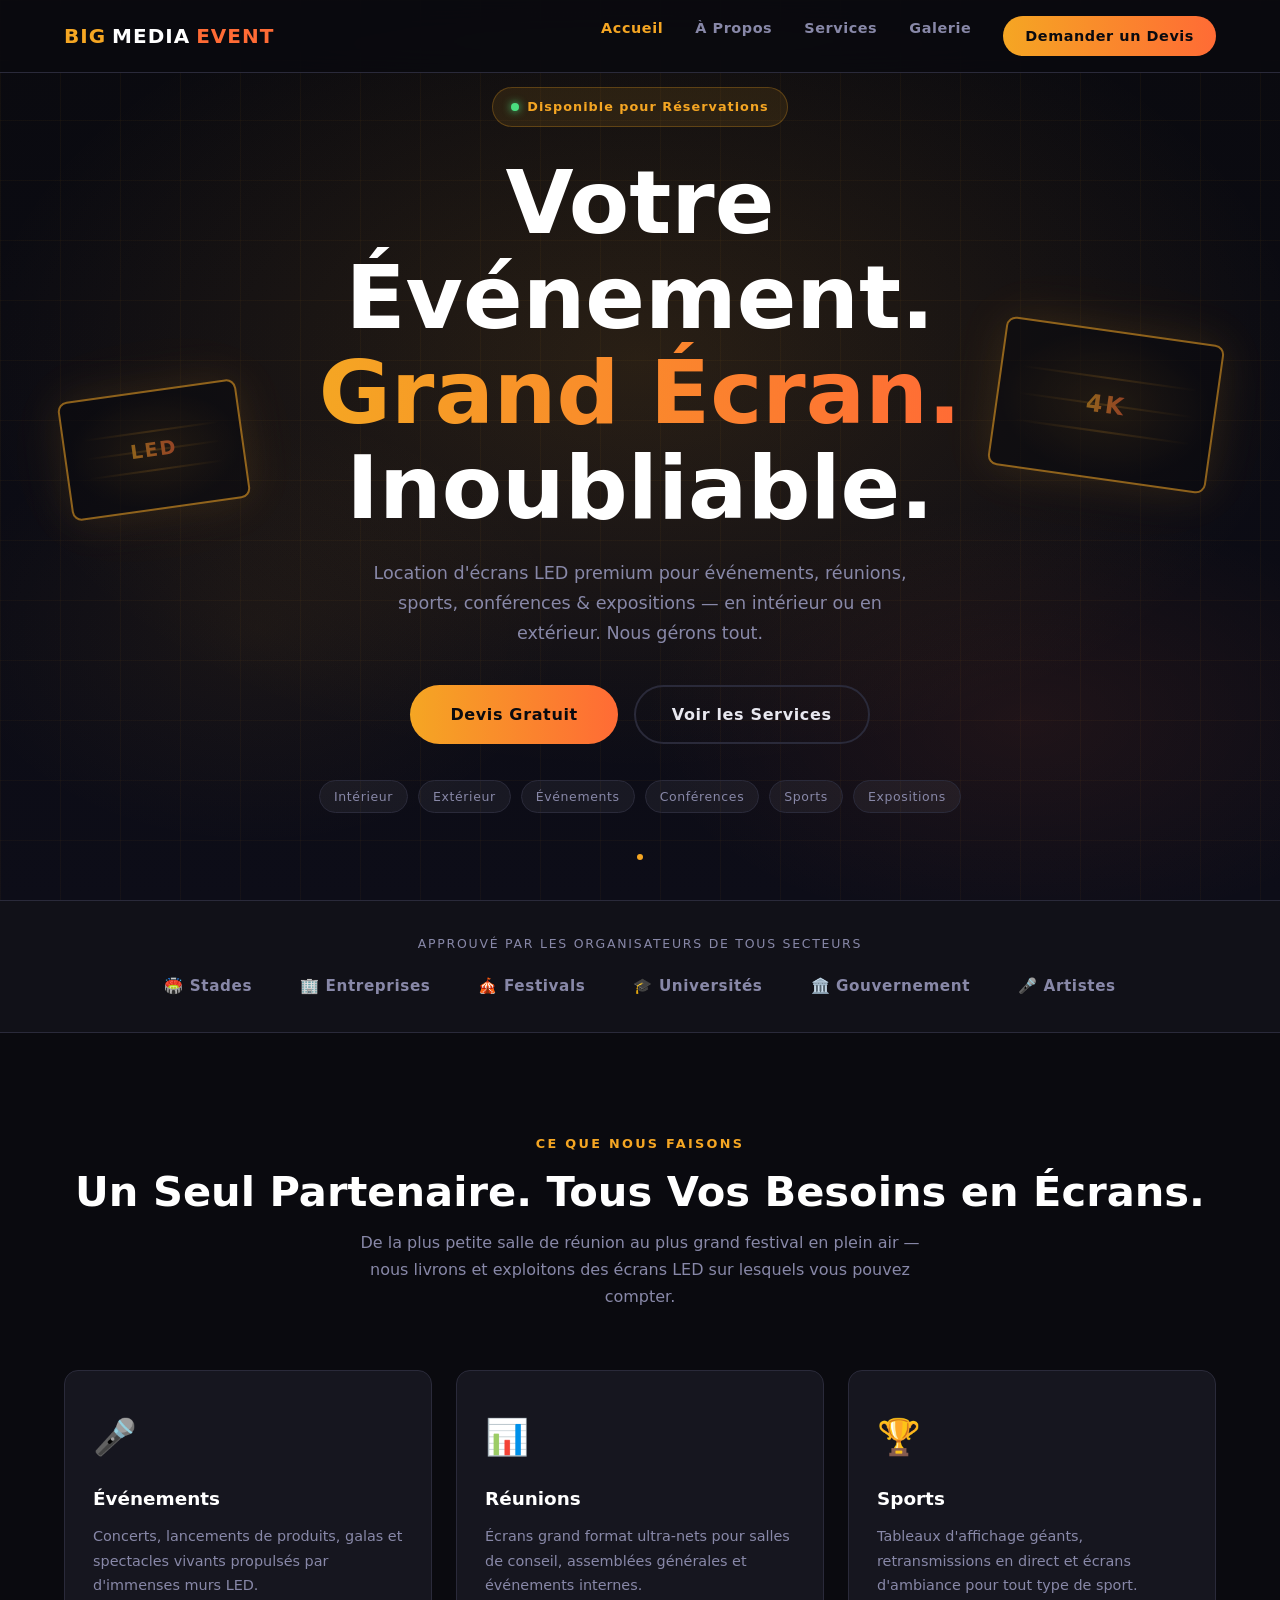
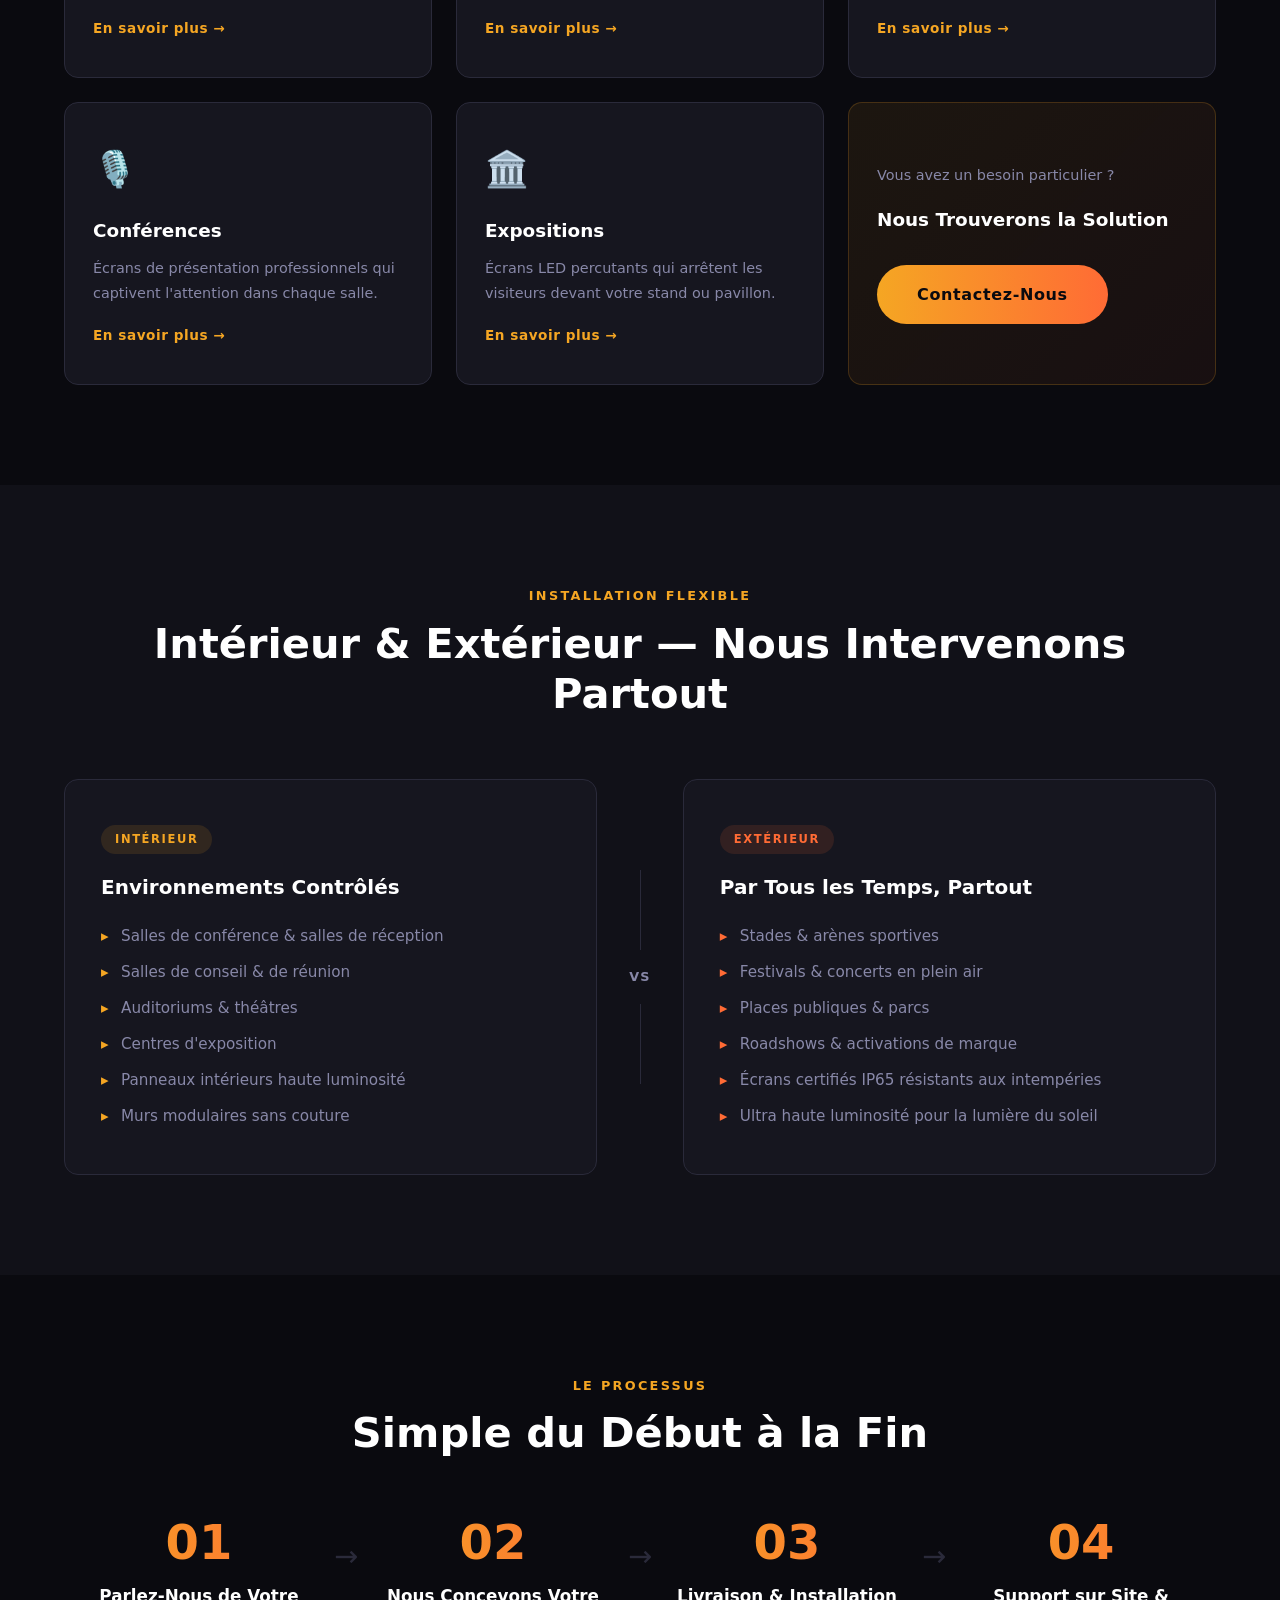
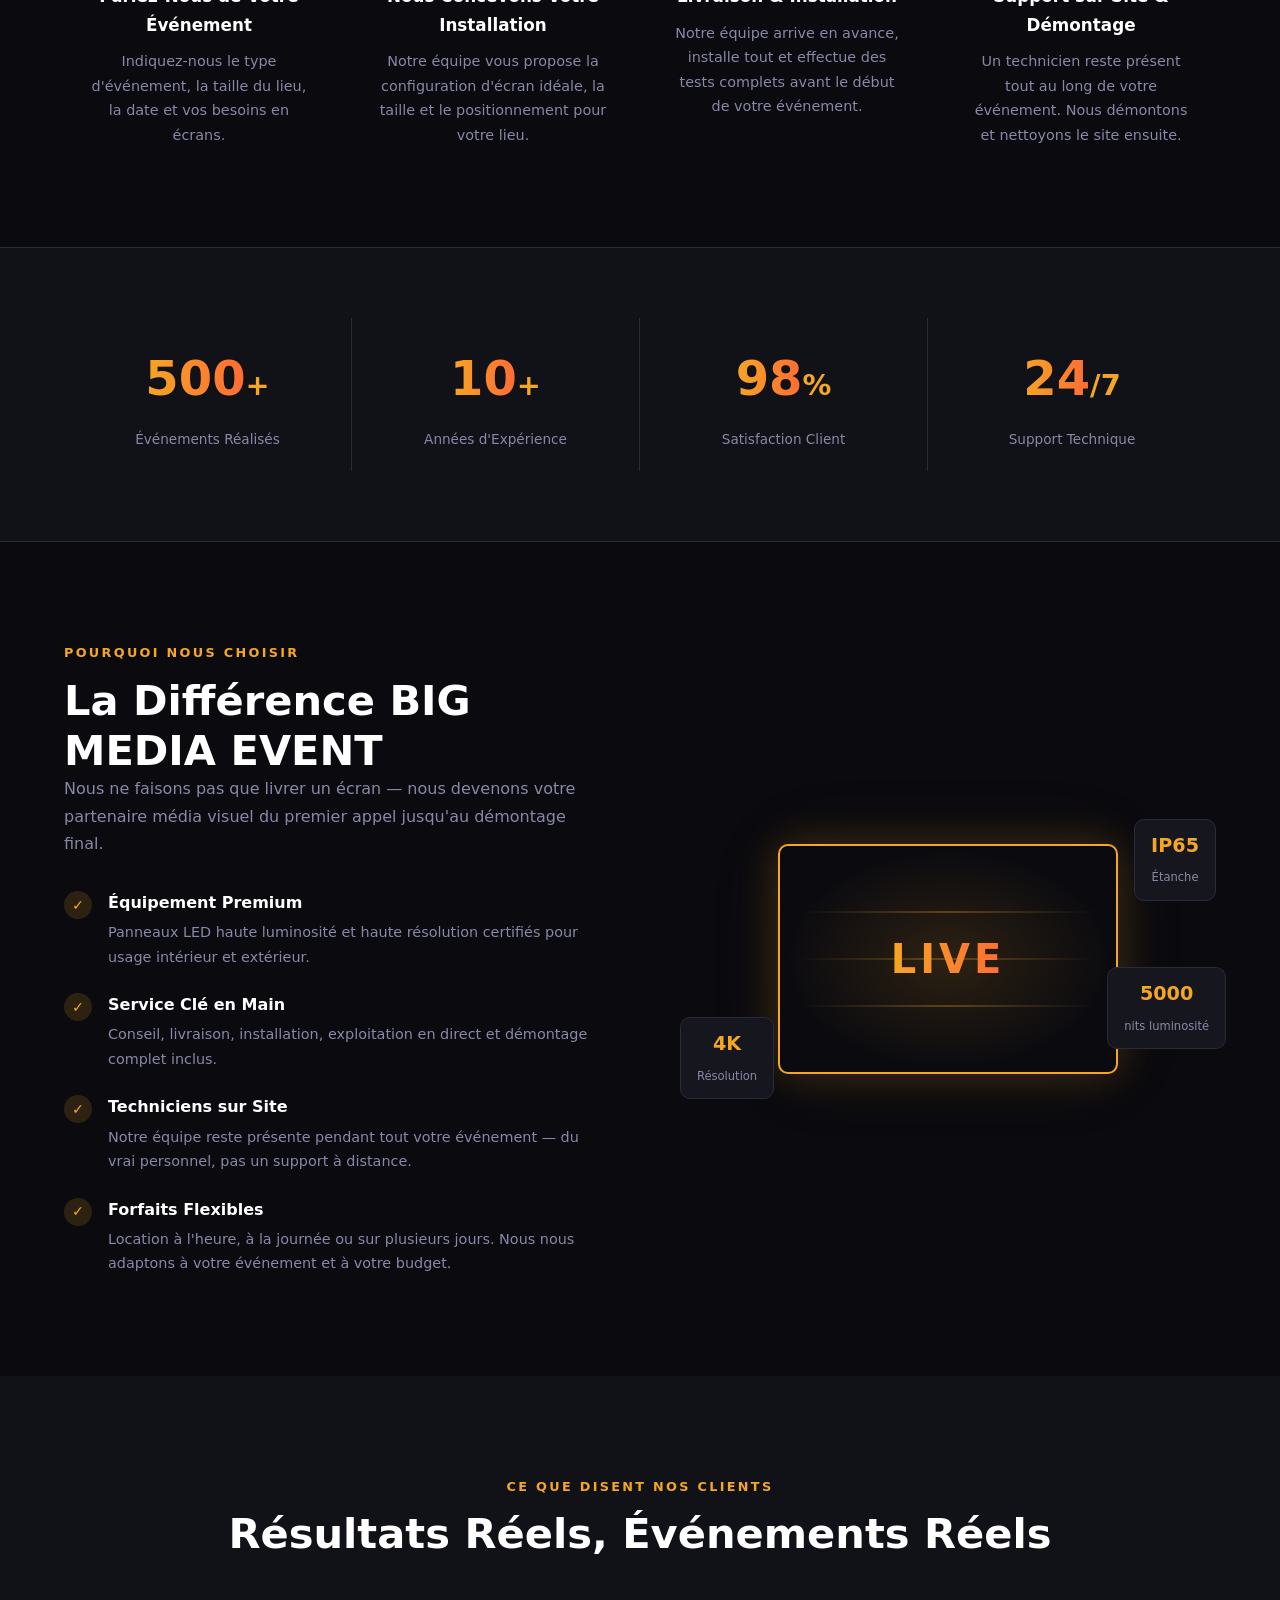
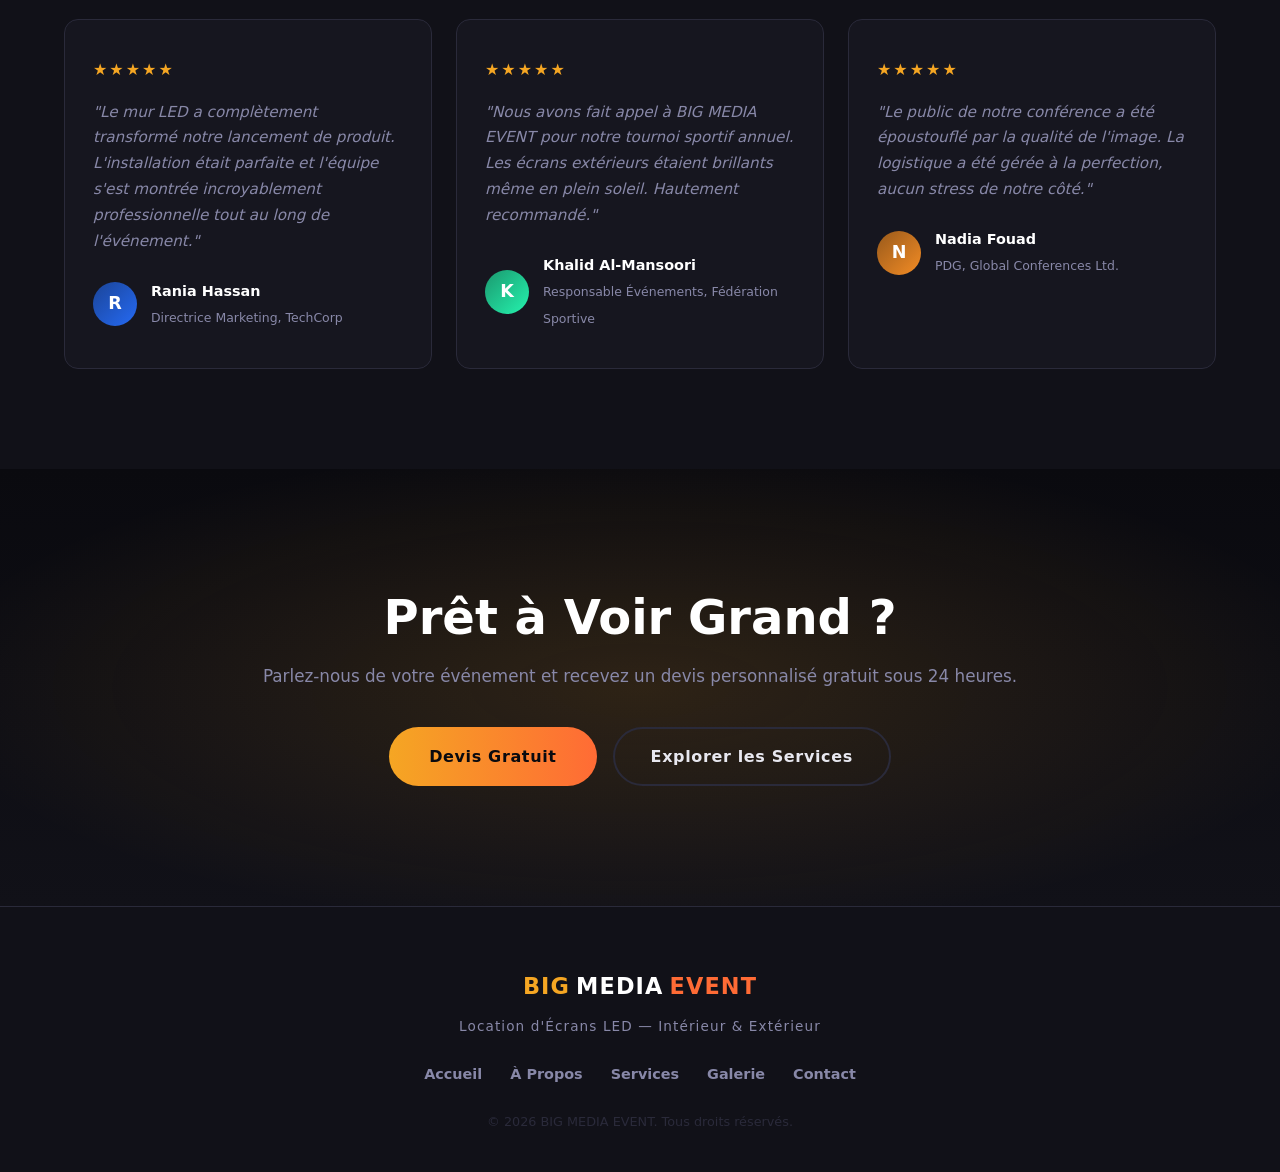
==== commit 9c15e23d: "Translate all pages to French - index.html: Full French translation (Accueil, hero, services, stats," ====
--- a/index.html
+++ b/index.html
@@ -1,9 +1,9 @@
 <!DOCTYPE html>
-<html lang="en">
+<html lang="fr">
 <head>
   <meta charset="UTF-8" />
   <meta name="viewport" content="width=device-width, initial-scale=1.0" />
-  <title>BIG MEDIA EVENT | LED Screen Rental — Indoor & Outdoor</title>
+  <title>BIG MEDIA EVENT | Location d'Écrans LED — Intérieur & Extérieur</title>
   <link rel="stylesheet" href="style.css" />
   <link rel="stylesheet" href="index.css" />
 </head>
@@ -18,22 +18,22 @@
         <span class="logo-event">EVENT</span>
       </a>
       <nav class="nav-links">
-        <a href="index.html" class="active">Home</a>
-        <a href="about.html">About</a>
+        <a href="index.html" class="active">Accueil</a>
+        <a href="about.html">À Propos</a>
         <a href="services.html">Services</a>
-        <a href="#">Gallery</a>
-        <a href="#" class="nav-cta">Get a Quote</a>
+        <a href="#">Galerie</a>
+        <a href="#" class="nav-cta">Demander un Devis</a>
       </nav>
-      <button class="hamburger" id="hamburger" aria-label="Toggle menu">
+      <button class="hamburger" id="hamburger" aria-label="Ouvrir le menu">
         <span></span><span></span><span></span>
       </button>
     </div>
     <div class="mobile-menu" id="mobileMenu">
-      <a href="index.html" class="active">Home</a>
-      <a href="about.html">About</a>
+      <a href="index.html" class="active">Accueil</a>
+      <a href="about.html">À Propos</a>
       <a href="services.html">Services</a>
-      <a href="#">Gallery</a>
-      <a href="#">Get a Quote</a>
+      <a href="#">Galerie</a>
+      <a href="#">Demander un Devis</a>
     </div>
   </header>
 
@@ -41,7 +41,6 @@
   <section class="hero">
     <div class="hero-bg"></div>
 
-    <!-- floating screen left -->
     <div class="hero-screen hero-screen--left" aria-hidden="true">
       <div class="screen-mockup" style="width:180px;height:120px">
         <div class="screen-inner">
@@ -52,7 +51,6 @@
       </div>
     </div>
 
-    <!-- floating screen right -->
     <div class="hero-screen hero-screen--right" aria-hidden="true">
       <div class="screen-mockup" style="width:220px;height:150px">
         <div class="screen-inner">
@@ -66,28 +64,28 @@
     <div class="hero-content" data-animate>
       <div class="hero-badge">
         <span class="badge-dot"></span>
-        Available for Bookings
+        Disponible pour Réservations
       </div>
       <h1>
-        Your Event.<br />
-        <span>Giant Screen.</span><br />
-        Unforgettable.
+        Votre Événement.<br />
+        <span>Grand Écran.</span><br />
+        Inoubliable.
       </h1>
       <p class="hero-sub">
-        Premium LED screen rental for events, meetings, sports, conferences &amp; exhibitions —
-        indoors or outdoors. We handle everything.
+        Location d'écrans LED premium pour événements, réunions, sports, conférences &amp; expositions —
+        en intérieur ou en extérieur. Nous gérons tout.
       </p>
       <div class="hero-buttons">
-        <a href="#" class="btn-primary">Get a Free Quote</a>
-        <a href="services.html" class="btn-outline">View Services</a>
+        <a href="#" class="btn-primary">Devis Gratuit</a>
+        <a href="services.html" class="btn-outline">Voir les Services</a>
       </div>
       <div class="hero-tags">
-        <span>Indoor</span>
-        <span>Outdoor</span>
-        <span>Events</span>
-        <span>Conferences</span>
+        <span>Intérieur</span>
+        <span>Extérieur</span>
+        <span>Événements</span>
+        <span>Conférences</span>
         <span>Sports</span>
-        <span>Exhibitions</span>
+        <span>Expositions</span>
       </div>
     </div>
 
@@ -96,87 +94,87 @@
     </div>
   </section>
 
-  <!-- ===== CLIENTS / TRUST STRIP ===== -->
+  <!-- ===== CONFIANCE ===== -->
   <section class="trust">
     <div class="container">
-      <p class="trust-label">Trusted by organizers across all industries</p>
+      <p class="trust-label">Approuvé par les organisateurs de tous secteurs</p>
       <div class="trust-strip">
-        <div class="trust-item">🏟️ Stadiums</div>
-        <div class="trust-item">🏢 Corporates</div>
+        <div class="trust-item">🏟️ Stades</div>
+        <div class="trust-item">🏢 Entreprises</div>
         <div class="trust-item">🎪 Festivals</div>
-        <div class="trust-item">🎓 Universities</div>
-        <div class="trust-item">🏛️ Government</div>
-        <div class="trust-item">🎤 Artists</div>
-      </div>
-    </div>
-  </section>
-
-  <!-- ===== WHAT WE DO ===== -->
+        <div class="trust-item">🎓 Universités</div>
+        <div class="trust-item">🏛️ Gouvernement</div>
+        <div class="trust-item">🎤 Artistes</div>
+      </div>
+    </div>
+  </section>
+
+  <!-- ===== CE QUE NOUS FAISONS ===== -->
   <section class="what section">
     <div class="container">
       <div class="section-header" data-animate>
-        <p class="section-eyebrow">What We Do</p>
-        <h2>One Partner. Every Screen Need.</h2>
-        <p class="section-sub">From the smallest conference room to the largest outdoor festival — we deliver and operate LED screens you can count on.</p>
+        <p class="section-eyebrow">Ce Que Nous Faisons</p>
+        <h2>Un Seul Partenaire. Tous Vos Besoins en Écrans.</h2>
+        <p class="section-sub">De la plus petite salle de réunion au plus grand festival en plein air — nous livrons et exploitons des écrans LED sur lesquels vous pouvez compter.</p>
       </div>
       <div class="what-grid">
         <div class="what-card" data-animate>
           <div class="what-icon">🎤</div>
-          <h3>Events</h3>
-          <p>Concerts, product launches, galas, and live shows powered by massive LED walls.</p>
-          <a href="services.html#events" class="what-link">Learn more →</a>
+          <h3>Événements</h3>
+          <p>Concerts, lancements de produits, galas et spectacles vivants propulsés par d'immenses murs LED.</p>
+          <a href="services.html#events" class="what-link">En savoir plus →</a>
         </div>
         <div class="what-card" data-animate>
           <div class="what-icon">📊</div>
-          <h3>Meetings</h3>
-          <p>Crystal-clear large-format displays for boardrooms, town halls, and internal events.</p>
-          <a href="services.html#meetings" class="what-link">Learn more →</a>
+          <h3>Réunions</h3>
+          <p>Écrans grand format ultra-nets pour salles de conseil, assemblées générales et événements internes.</p>
+          <a href="services.html#meetings" class="what-link">En savoir plus →</a>
         </div>
         <div class="what-card" data-animate>
           <div class="what-icon">🏆</div>
           <h3>Sports</h3>
-          <p>Live scoreboards, giant replays, and crowd-energy screens for any sport.</p>
-          <a href="services.html#sports" class="what-link">Learn more →</a>
+          <p>Tableaux d'affichage géants, retransmissions en direct et écrans d'ambiance pour tout type de sport.</p>
+          <a href="services.html#sports" class="what-link">En savoir plus →</a>
         </div>
         <div class="what-card" data-animate>
           <div class="what-icon">🎙️</div>
-          <h3>Conferences</h3>
-          <p>Professional presentation screens that command attention in every hall.</p>
-          <a href="services.html#conferences" class="what-link">Learn more →</a>
+          <h3>Conférences</h3>
+          <p>Écrans de présentation professionnels qui captivent l'attention dans chaque salle.</p>
+          <a href="services.html#conferences" class="what-link">En savoir plus →</a>
         </div>
         <div class="what-card" data-animate>
           <div class="what-icon">🏛️</div>
-          <h3>Exhibitions</h3>
-          <p>Bold LED displays that stop visitors in their tracks at your booth or pavilion.</p>
-          <a href="services.html#exhibitions" class="what-link">Learn more →</a>
+          <h3>Expositions</h3>
+          <p>Écrans LED percutants qui arrêtent les visiteurs devant votre stand ou pavillon.</p>
+          <a href="services.html#exhibitions" class="what-link">En savoir plus →</a>
         </div>
         <div class="what-card what-card--cta" data-animate>
-          <p>Have a unique setup?</p>
-          <h3>We'll Make It Work</h3>
-          <a href="#" class="btn-primary" style="margin-top:20px">Talk to Us</a>
-        </div>
-      </div>
-    </div>
-  </section>
-
-  <!-- ===== INDOOR VS OUTDOOR ===== -->
+          <p>Vous avez un besoin particulier ?</p>
+          <h3>Nous Trouverons la Solution</h3>
+          <a href="#" class="btn-primary" style="margin-top:20px">Contactez-Nous</a>
+        </div>
+      </div>
+    </div>
+  </section>
+
+  <!-- ===== INTÉRIEUR VS EXTÉRIEUR ===== -->
   <section class="io section">
     <div class="container">
       <div class="section-header" data-animate>
-        <p class="section-eyebrow">Flexible Setup</p>
-        <h2>Indoor & Outdoor — We Go Everywhere</h2>
+        <p class="section-eyebrow">Installation Flexible</p>
+        <h2>Intérieur & Extérieur — Nous Intervenons Partout</h2>
       </div>
       <div class="io-grid">
         <div class="io-card io-indoor" data-animate>
-          <div class="io-tag">Indoor</div>
-          <h3>Controlled Environments</h3>
+          <div class="io-tag">Intérieur</div>
+          <h3>Environnements Contrôlés</h3>
           <ul>
-            <li>Conference halls &amp; ballrooms</li>
-            <li>Boardrooms &amp; meeting rooms</li>
-            <li>Auditoriums &amp; theaters</li>
-            <li>Exhibition centers</li>
-            <li>High-brightness indoor panels</li>
-            <li>Seamless modular walls</li>
+            <li>Salles de conférence &amp; salles de réception</li>
+            <li>Salles de conseil &amp; de réunion</li>
+            <li>Auditoriums &amp; théâtres</li>
+            <li>Centres d'exposition</li>
+            <li>Panneaux intérieurs haute luminosité</li>
+            <li>Murs modulaires sans couture</li>
           </ul>
         </div>
         <div class="io-divider" aria-hidden="true">
@@ -185,116 +183,116 @@
           <div class="io-divider-line"></div>
         </div>
         <div class="io-card io-outdoor" data-animate>
-          <div class="io-tag">Outdoor</div>
-          <h3>Any Weather, Any Venue</h3>
+          <div class="io-tag">Extérieur</div>
+          <h3>Par Tous les Temps, Partout</h3>
           <ul>
-            <li>Stadiums &amp; sports arenas</li>
-            <li>Outdoor festivals &amp; concerts</li>
-            <li>Public squares &amp; parks</li>
-            <li>Roadshows &amp; activations</li>
-            <li>Weatherproof IP65 rated screens</li>
-            <li>Ultra-high brightness for sunlight</li>
+            <li>Stades &amp; arènes sportives</li>
+            <li>Festivals &amp; concerts en plein air</li>
+            <li>Places publiques &amp; parcs</li>
+            <li>Roadshows &amp; activations de marque</li>
+            <li>Écrans certifiés IP65 résistants aux intempéries</li>
+            <li>Ultra haute luminosité pour la lumière du soleil</li>
           </ul>
         </div>
       </div>
     </div>
   </section>
 
-  <!-- ===== HOW IT WORKS ===== -->
+  <!-- ===== COMMENT ÇA MARCHE ===== -->
   <section class="how section">
     <div class="container">
       <div class="section-header" data-animate>
-        <p class="section-eyebrow">The Process</p>
-        <h2>Simple From Start to Finish</h2>
+        <p class="section-eyebrow">Le Processus</p>
+        <h2>Simple du Début à la Fin</h2>
       </div>
       <div class="how-steps">
         <div class="how-step" data-animate>
           <div class="step-num">01</div>
-          <h3>Tell Us About Your Event</h3>
-          <p>Share your event type, venue size, date, and screen requirements with our team.</p>
+          <h3>Parlez-Nous de Votre Événement</h3>
+          <p>Indiquez-nous le type d'événement, la taille du lieu, la date et vos besoins en écrans.</p>
         </div>
         <div class="how-arrow" aria-hidden="true">→</div>
         <div class="how-step" data-animate>
           <div class="step-num">02</div>
-          <h3>We Design Your Setup</h3>
-          <p>Our team proposes the ideal screen configuration, size, and placement for your venue.</p>
+          <h3>Nous Concevons Votre Installation</h3>
+          <p>Notre équipe vous propose la configuration d'écran idéale, la taille et le positionnement pour votre lieu.</p>
         </div>
         <div class="how-arrow" aria-hidden="true">→</div>
         <div class="how-step" data-animate>
           <div class="step-num">03</div>
-          <h3>We Deliver & Install</h3>
-          <p>Our crew arrives early, installs everything, and runs full tests before your event begins.</p>
+          <h3>Livraison & Installation</h3>
+          <p>Notre équipe arrive en avance, installe tout et effectue des tests complets avant le début de votre événement.</p>
         </div>
         <div class="how-arrow" aria-hidden="true">→</div>
         <div class="how-step" data-animate>
           <div class="step-num">04</div>
-          <h3>On-Site Support & Pack-Down</h3>
-          <p>A technician stays throughout your event. We dismantle and clear the site afterwards.</p>
-        </div>
-      </div>
-    </div>
-  </section>
-
-  <!-- ===== STATS ===== -->
+          <h3>Support sur Site & Démontage</h3>
+          <p>Un technicien reste présent tout au long de votre événement. Nous démontons et nettoyons le site ensuite.</p>
+        </div>
+      </div>
+    </div>
+  </section>
+
+  <!-- ===== STATISTIQUES ===== -->
   <section class="stats section">
     <div class="container">
       <div class="stats-row">
         <div class="stat-item" data-animate>
           <span class="stat-num" data-count="500">0</span><span class="stat-suf">+</span>
-          <p>Events Delivered</p>
+          <p>Événements Réalisés</p>
         </div>
         <div class="stat-item" data-animate>
           <span class="stat-num" data-count="10">0</span><span class="stat-suf">+</span>
-          <p>Years Experience</p>
+          <p>Années d'Expérience</p>
         </div>
         <div class="stat-item" data-animate>
           <span class="stat-num" data-count="98">0</span><span class="stat-suf">%</span>
-          <p>Client Satisfaction</p>
+          <p>Satisfaction Client</p>
         </div>
         <div class="stat-item" data-animate>
           <span class="stat-num" data-count="24">0</span><span class="stat-suf">/7</span>
-          <p>Technical Support</p>
-        </div>
-      </div>
-    </div>
-  </section>
-
-  <!-- ===== WHY US ===== -->
+          <p>Support Technique</p>
+        </div>
+      </div>
+    </div>
+  </section>
+
+  <!-- ===== POURQUOI NOUS ===== -->
   <section class="why section">
     <div class="container grid-2">
       <div class="why-text" data-animate>
-        <p class="section-eyebrow">Why Choose Us</p>
-        <h2>The BIG MEDIA EVENT Difference</h2>
+        <p class="section-eyebrow">Pourquoi Nous Choisir</p>
+        <h2>La Différence BIG MEDIA EVENT</h2>
         <p style="color:var(--clr-muted);margin-bottom:32px">
-          We don't just drop off a screen — we become your visual media partner from first call to final pack-down.
+          Nous ne faisons pas que livrer un écran — nous devenons votre partenaire média visuel du premier appel jusqu'au démontage final.
         </p>
         <ul class="why-list">
           <li data-animate>
             <span class="check">✓</span>
             <div>
-              <strong>Premium Equipment</strong>
-              <p>High-brightness, high-resolution LED panels certified for indoor and outdoor use.</p>
+              <strong>Équipement Premium</strong>
+              <p>Panneaux LED haute luminosité et haute résolution certifiés pour usage intérieur et extérieur.</p>
             </div>
           </li>
           <li data-animate>
             <span class="check">✓</span>
             <div>
-              <strong>End-to-End Service</strong>
-              <p>Consultation, delivery, installation, live operation, and full pack-down included.</p>
+              <strong>Service Clé en Main</strong>
+              <p>Conseil, livraison, installation, exploitation en direct et démontage complet inclus.</p>
             </div>
           </li>
           <li data-animate>
             <span class="check">✓</span>
             <div>
-              <strong>On-Site Technicians</strong>
-              <p>Our team stays with your event the entire time — no remote support, real people.</p>
+              <strong>Techniciens sur Site</strong>
+              <p>Notre équipe reste présente pendant tout votre événement — du vrai personnel, pas un support à distance.</p>
             </div>
           </li>
           <li data-animate>
             <span class="check">✓</span>
             <div>
-              <strong>Flexible Packages</strong>
-              <p>Hourly, daily, or multi-day rentals. We scale to your event size and budget.</p>
+              <strong>Forfaits Flexibles</strong>
+              <p>Location à l'heure, à la journée ou sur plusieurs jours. Nous nous adaptons à votre événement et à votre budget.</p>
             </div>
           </li>
         </ul>
@@ -308,52 +306,52 @@
               <span class="screen-label">LIVE</span>
             </div>
           </div>
-          <div class="why-badge b1"><strong>4K</strong><span>Resolution</span></div>
-          <div class="why-badge b2"><strong>IP65</strong><span>Weatherproof</span></div>
-          <div class="why-badge b3"><strong>5000</strong><span>nits brightness</span></div>
-        </div>
-      </div>
-    </div>
-  </section>
-
-  <!-- ===== TESTIMONIALS ===== -->
+          <div class="why-badge b1"><strong>4K</strong><span>Résolution</span></div>
+          <div class="why-badge b2"><strong>IP65</strong><span>Étanche</span></div>
+          <div class="why-badge b3"><strong>5000</strong><span>nits luminosité</span></div>
+        </div>
+      </div>
+    </div>
+  </section>
+
+  <!-- ===== TÉMOIGNAGES ===== -->
   <section class="testi section">
     <div class="container">
       <div class="section-header" data-animate>
-        <p class="section-eyebrow">What Clients Say</p>
-        <h2>Real Results, Real Events</h2>
+        <p class="section-eyebrow">Ce Que Disent Nos Clients</p>
+        <h2>Résultats Réels, Événements Réels</h2>
       </div>
       <div class="testi-grid">
         <div class="testi-card" data-animate>
           <div class="testi-stars">★★★★★</div>
-          <p>"The LED wall completely transformed our product launch. Setup was flawless and the team was incredibly professional throughout."</p>
+          <p>"Le mur LED a complètement transformé notre lancement de produit. L'installation était parfaite et l'équipe s'est montrée incroyablement professionnelle tout au long de l'événement."</p>
           <div class="testi-author">
             <div class="testi-avatar" style="--hue:220">R</div>
             <div>
               <strong>Rania Hassan</strong>
-              <span>Marketing Director, TechCorp</span>
+              <span>Directrice Marketing, TechCorp</span>
             </div>
           </div>
         </div>
         <div class="testi-card" data-animate>
           <div class="testi-stars">★★★★★</div>
-          <p>"Used BIG MEDIA EVENT for our annual sports tournament. The outdoor screens were brilliant even under direct sunlight. Highly recommended."</p>
+          <p>"Nous avons fait appel à BIG MEDIA EVENT pour notre tournoi sportif annuel. Les écrans extérieurs étaient brillants même en plein soleil. Hautement recommandé."</p>
           <div class="testi-author">
             <div class="testi-avatar" style="--hue:160">K</div>
             <div>
               <strong>Khalid Al-Mansoori</strong>
-              <span>Event Manager, Sports Federation</span>
+              <span>Responsable Événements, Fédération Sportive</span>
             </div>
           </div>
         </div>
         <div class="testi-card" data-animate>
           <div class="testi-stars">★★★★★</div>
-          <p>"Our conference audience was blown away by the display quality. Logistics were handled perfectly, zero stress on our side."</p>
+          <p>"Le public de notre conférence a été époustouflé par la qualité de l'image. La logistique a été gérée à la perfection, aucun stress de notre côté."</p>
           <div class="testi-author">
             <div class="testi-avatar" style="--hue:30">N</div>
             <div>
               <strong>Nadia Fouad</strong>
-              <span>CEO, Global Conferences Ltd.</span>
+              <span>PDG, Global Conferences Ltd.</span>
             </div>
           </div>
         </div>
@@ -365,11 +363,11 @@
   <section class="cta section">
     <div class="cta-bg"></div>
     <div class="container cta-inner" data-animate>
-      <h2>Ready to Go Big?</h2>
-      <p>Tell us about your event and get a free custom quote within 24 hours.</p>
+      <h2>Prêt à Voir Grand ?</h2>
+      <p>Parlez-nous de votre événement et recevez un devis personnalisé gratuit sous 24 heures.</p>
       <div class="cta-buttons">
-        <a href="#" class="btn-primary">Get a Free Quote</a>
-        <a href="services.html" class="btn-outline">Explore Services</a>
+        <a href="#" class="btn-primary">Devis Gratuit</a>
+        <a href="services.html" class="btn-outline">Explorer les Services</a>
       </div>
     </div>
   </section>
@@ -382,15 +380,15 @@
         <span class="logo-media">MEDIA</span>
         <span class="logo-event">EVENT</span>
       </a>
-      <p class="footer-tagline">LED Screen Rental — Indoor & Outdoor</p>
+      <p class="footer-tagline">Location d'Écrans LED — Intérieur & Extérieur</p>
       <div class="footer-links">
-        <a href="index.html">Home</a>
-        <a href="about.html">About</a>
+        <a href="index.html">Accueil</a>
+        <a href="about.html">À Propos</a>
         <a href="services.html">Services</a>
-        <a href="#">Gallery</a>
+        <a href="#">Galerie</a>
         <a href="#">Contact</a>
       </div>
-      <p class="footer-copy">&copy; 2026 BIG MEDIA EVENT. All rights reserved.</p>
+      <p class="footer-copy">&copy; 2026 BIG MEDIA EVENT. Tous droits réservés.</p>
     </div>
   </footer>
 
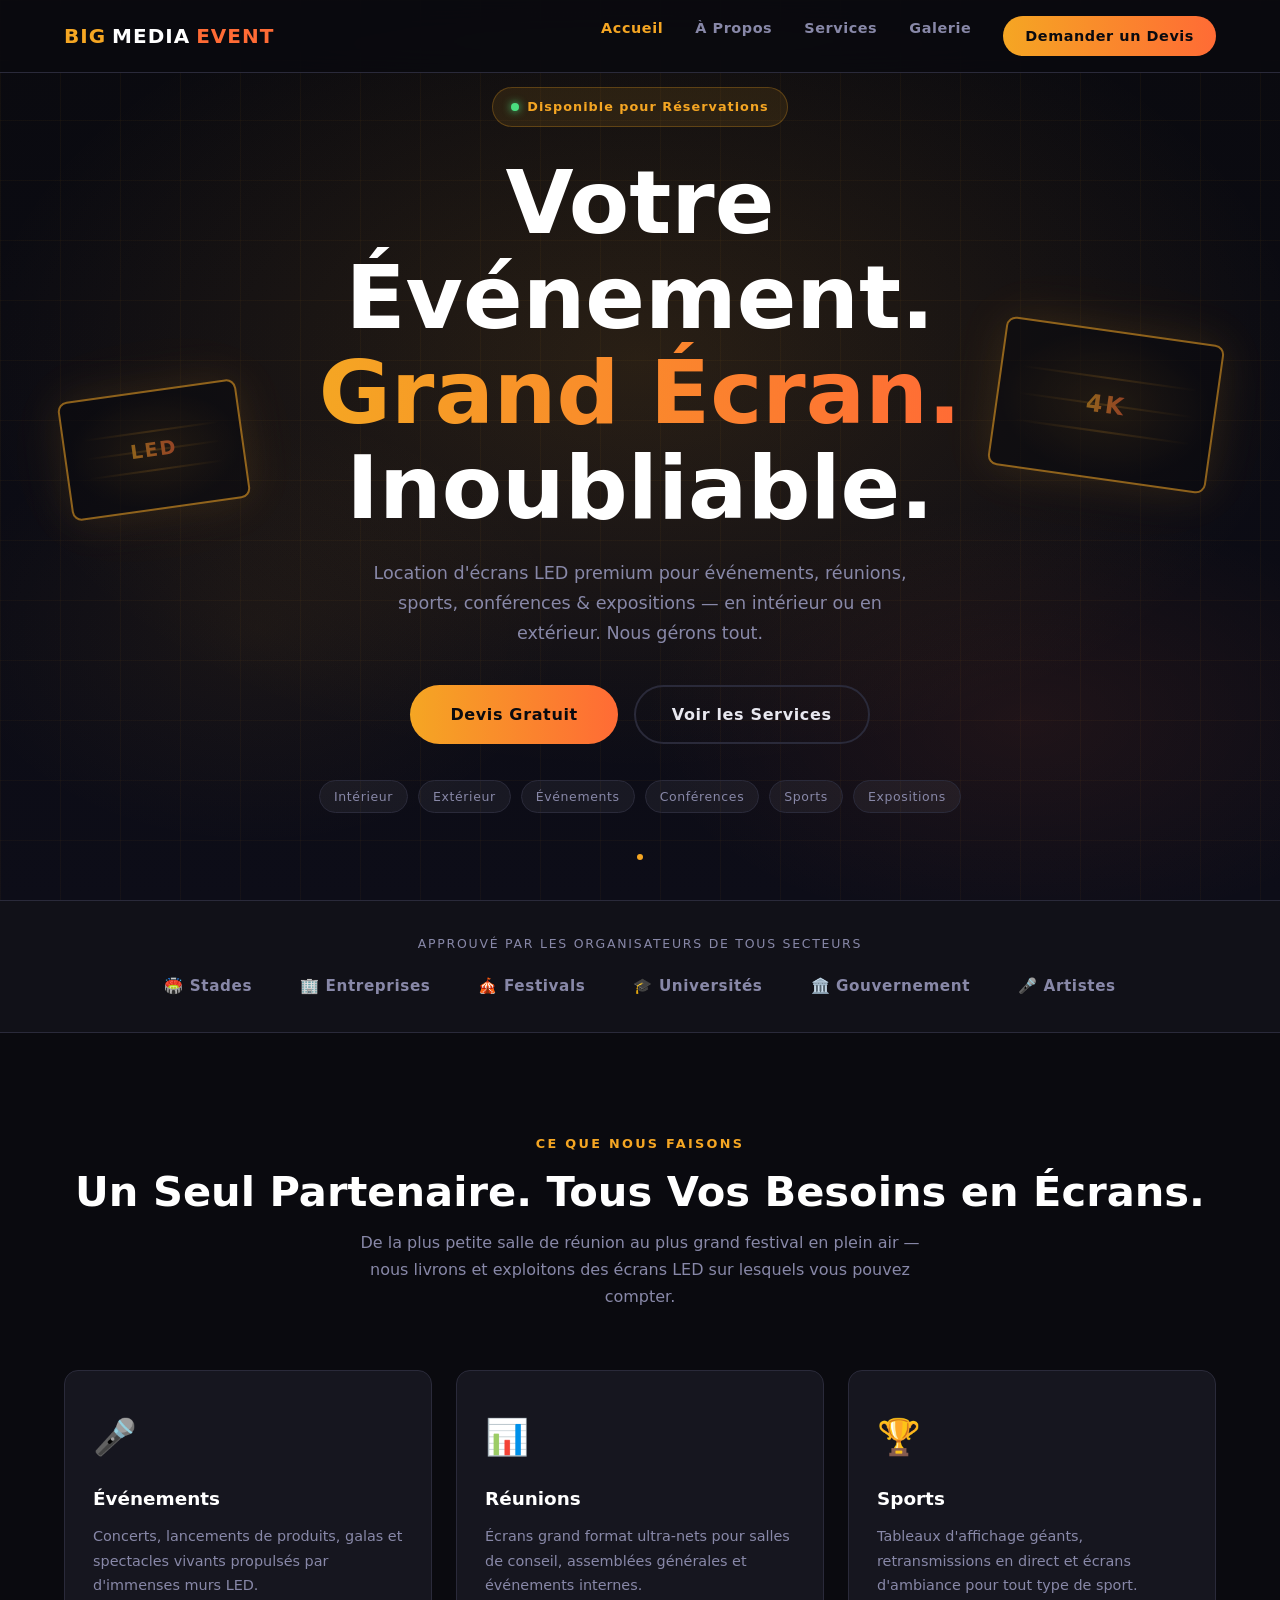
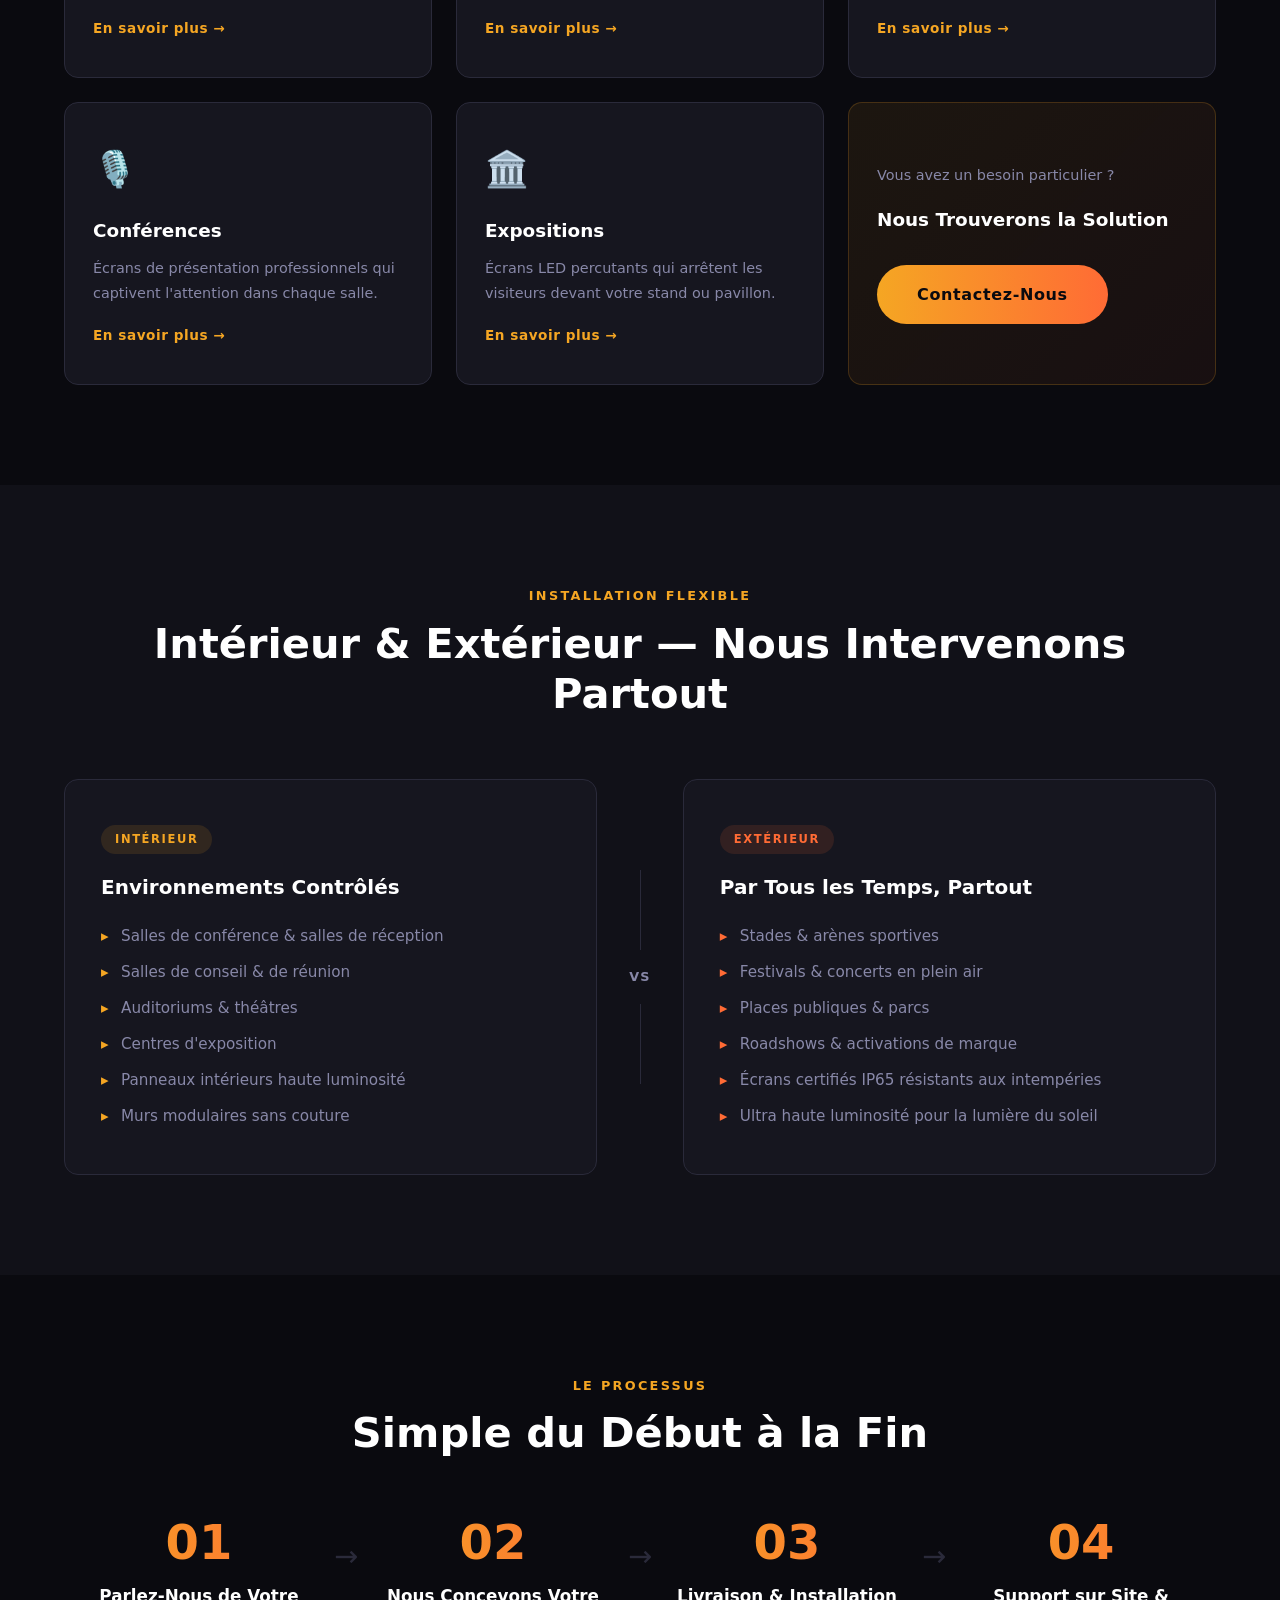
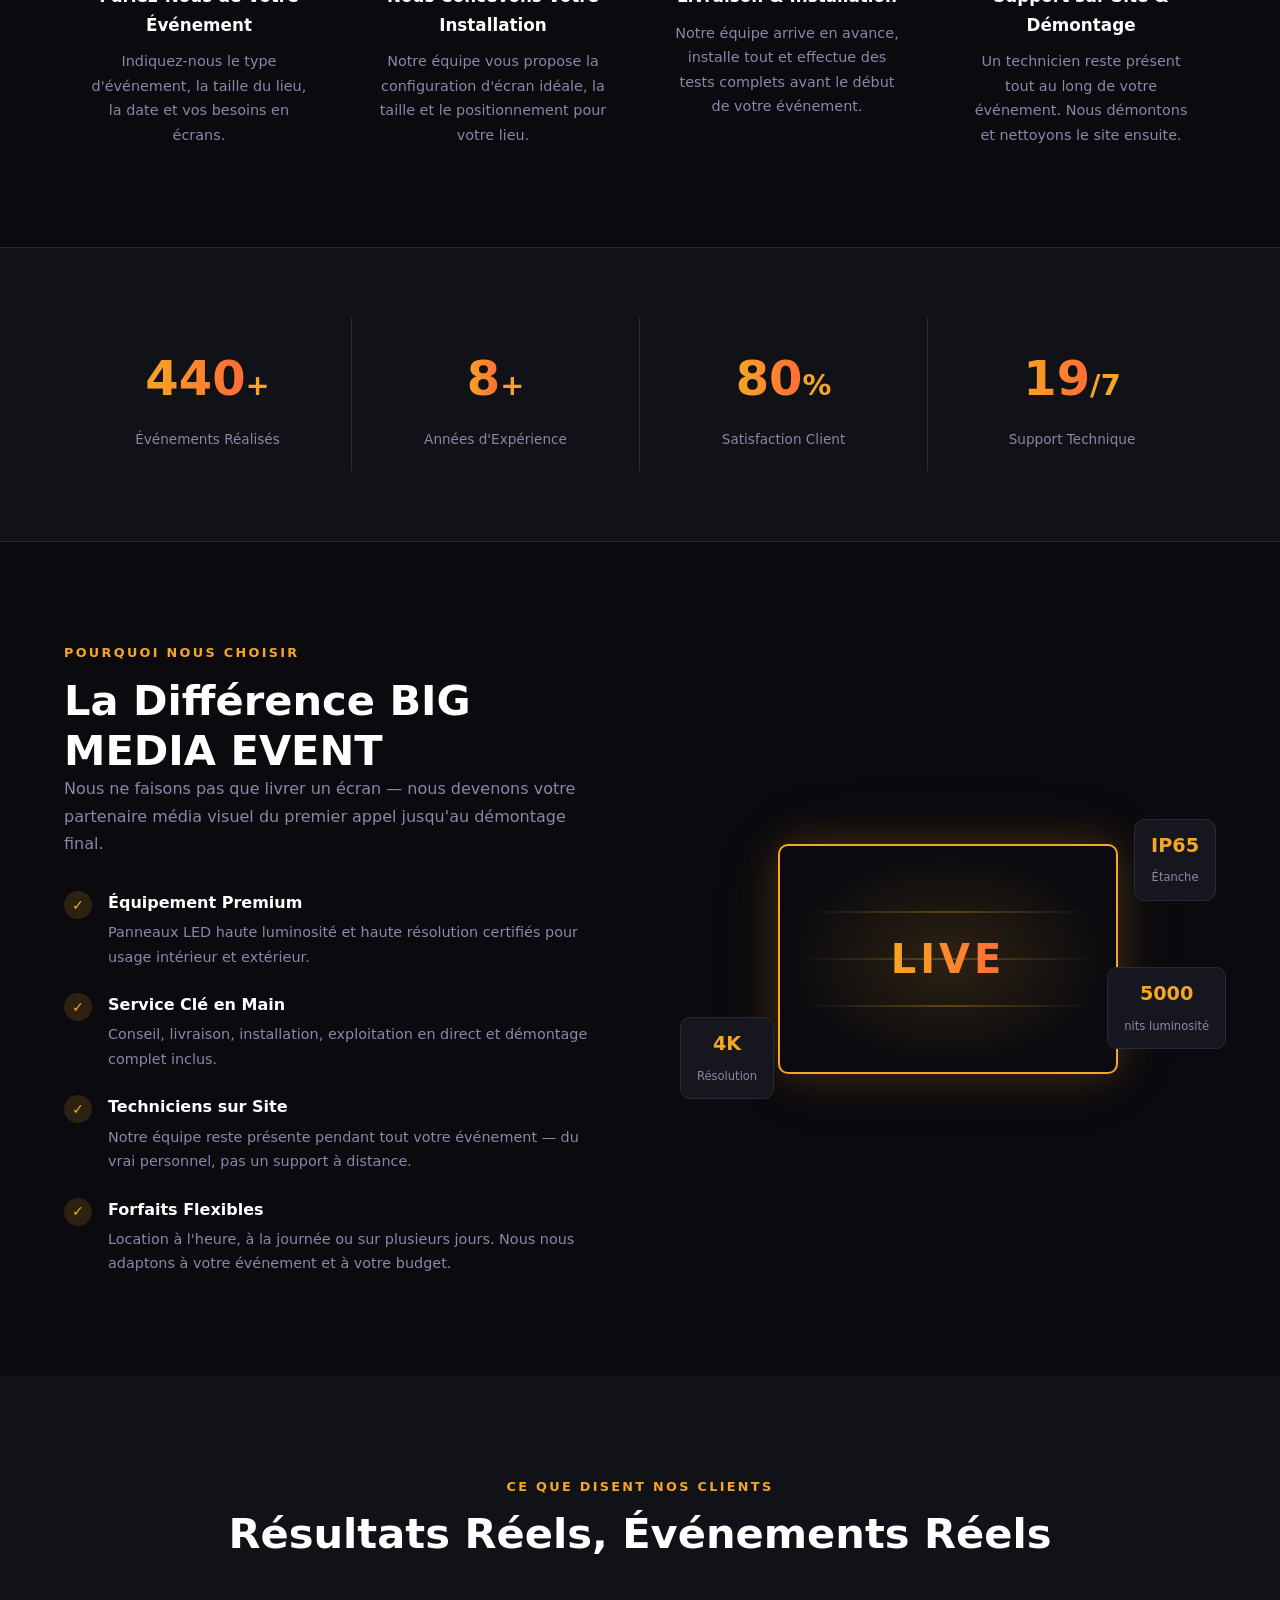
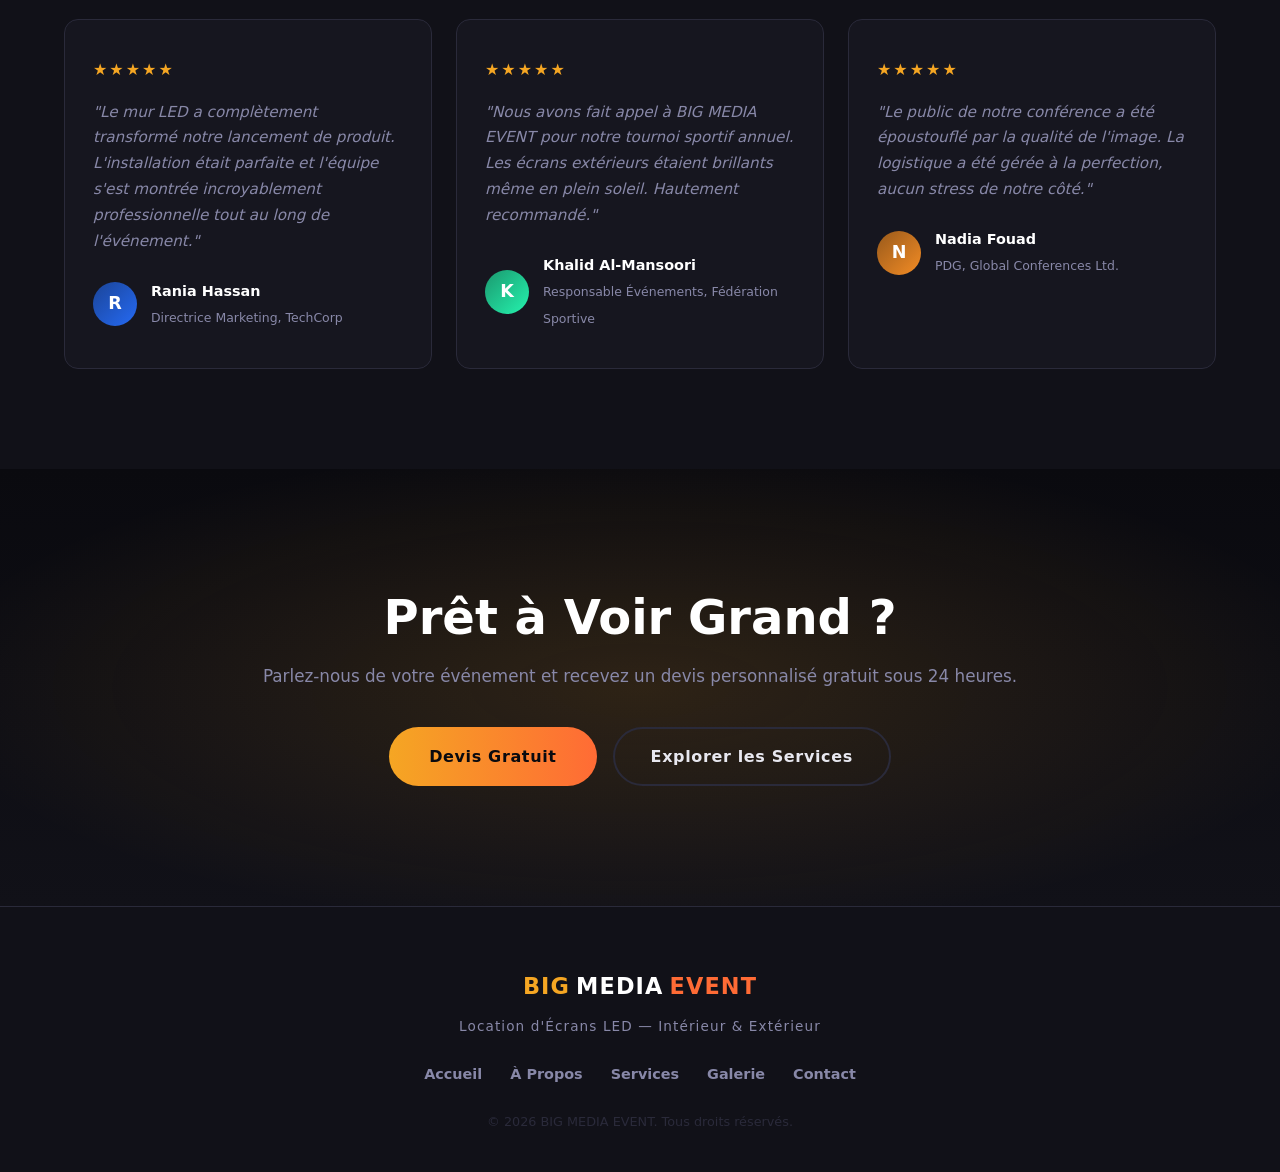
==== commit f19e507b: "Add Gallery and Contact pages in French, update all nav links - gallery.html: Filterable portfolio w" ====
--- a/index.html
+++ b/index.html
@@ -21,8 +21,8 @@
         <a href="index.html" class="active">Accueil</a>
         <a href="about.html">À Propos</a>
         <a href="services.html">Services</a>
-        <a href="#">Galerie</a>
-        <a href="#" class="nav-cta">Demander un Devis</a>
+        <a href="gallery.html">Galerie</a>
+        <a href="contact.html" class="nav-cta">Demander un Devis</a>
       </nav>
       <button class="hamburger" id="hamburger" aria-label="Ouvrir le menu">
         <span></span><span></span><span></span>
@@ -32,8 +32,8 @@
       <a href="index.html" class="active">Accueil</a>
       <a href="about.html">À Propos</a>
       <a href="services.html">Services</a>
-      <a href="#">Galerie</a>
-      <a href="#">Demander un Devis</a>
+      <a href="gallery.html">Galerie</a>
+      <a href="contact.html">Demander un Devis</a>
     </div>
   </header>
 
@@ -76,7 +76,7 @@
         en intérieur ou en extérieur. Nous gérons tout.
       </p>
       <div class="hero-buttons">
-        <a href="#" class="btn-primary">Devis Gratuit</a>
+        <a href="contact.html" class="btn-primary">Devis Gratuit</a>
         <a href="services.html" class="btn-outline">Voir les Services</a>
       </div>
       <div class="hero-tags">
@@ -151,7 +151,7 @@
         <div class="what-card what-card--cta" data-animate>
           <p>Vous avez un besoin particulier ?</p>
           <h3>Nous Trouverons la Solution</h3>
-          <a href="#" class="btn-primary" style="margin-top:20px">Contactez-Nous</a>
+          <a href="contact.html" class="btn-primary" style="margin-top:20px">Contactez-Nous</a>
         </div>
       </div>
     </div>
@@ -366,7 +366,7 @@
       <h2>Prêt à Voir Grand ?</h2>
       <p>Parlez-nous de votre événement et recevez un devis personnalisé gratuit sous 24 heures.</p>
       <div class="cta-buttons">
-        <a href="#" class="btn-primary">Devis Gratuit</a>
+        <a href="contact.html" class="btn-primary">Devis Gratuit</a>
         <a href="services.html" class="btn-outline">Explorer les Services</a>
       </div>
     </div>
@@ -385,8 +385,8 @@
         <a href="index.html">Accueil</a>
         <a href="about.html">À Propos</a>
         <a href="services.html">Services</a>
-        <a href="#">Galerie</a>
-        <a href="#">Contact</a>
+        <a href="gallery.html">Galerie</a>
+        <a href="contact.html">Contact</a>
       </div>
       <p class="footer-copy">&copy; 2026 BIG MEDIA EVENT. Tous droits réservés.</p>
     </div>
